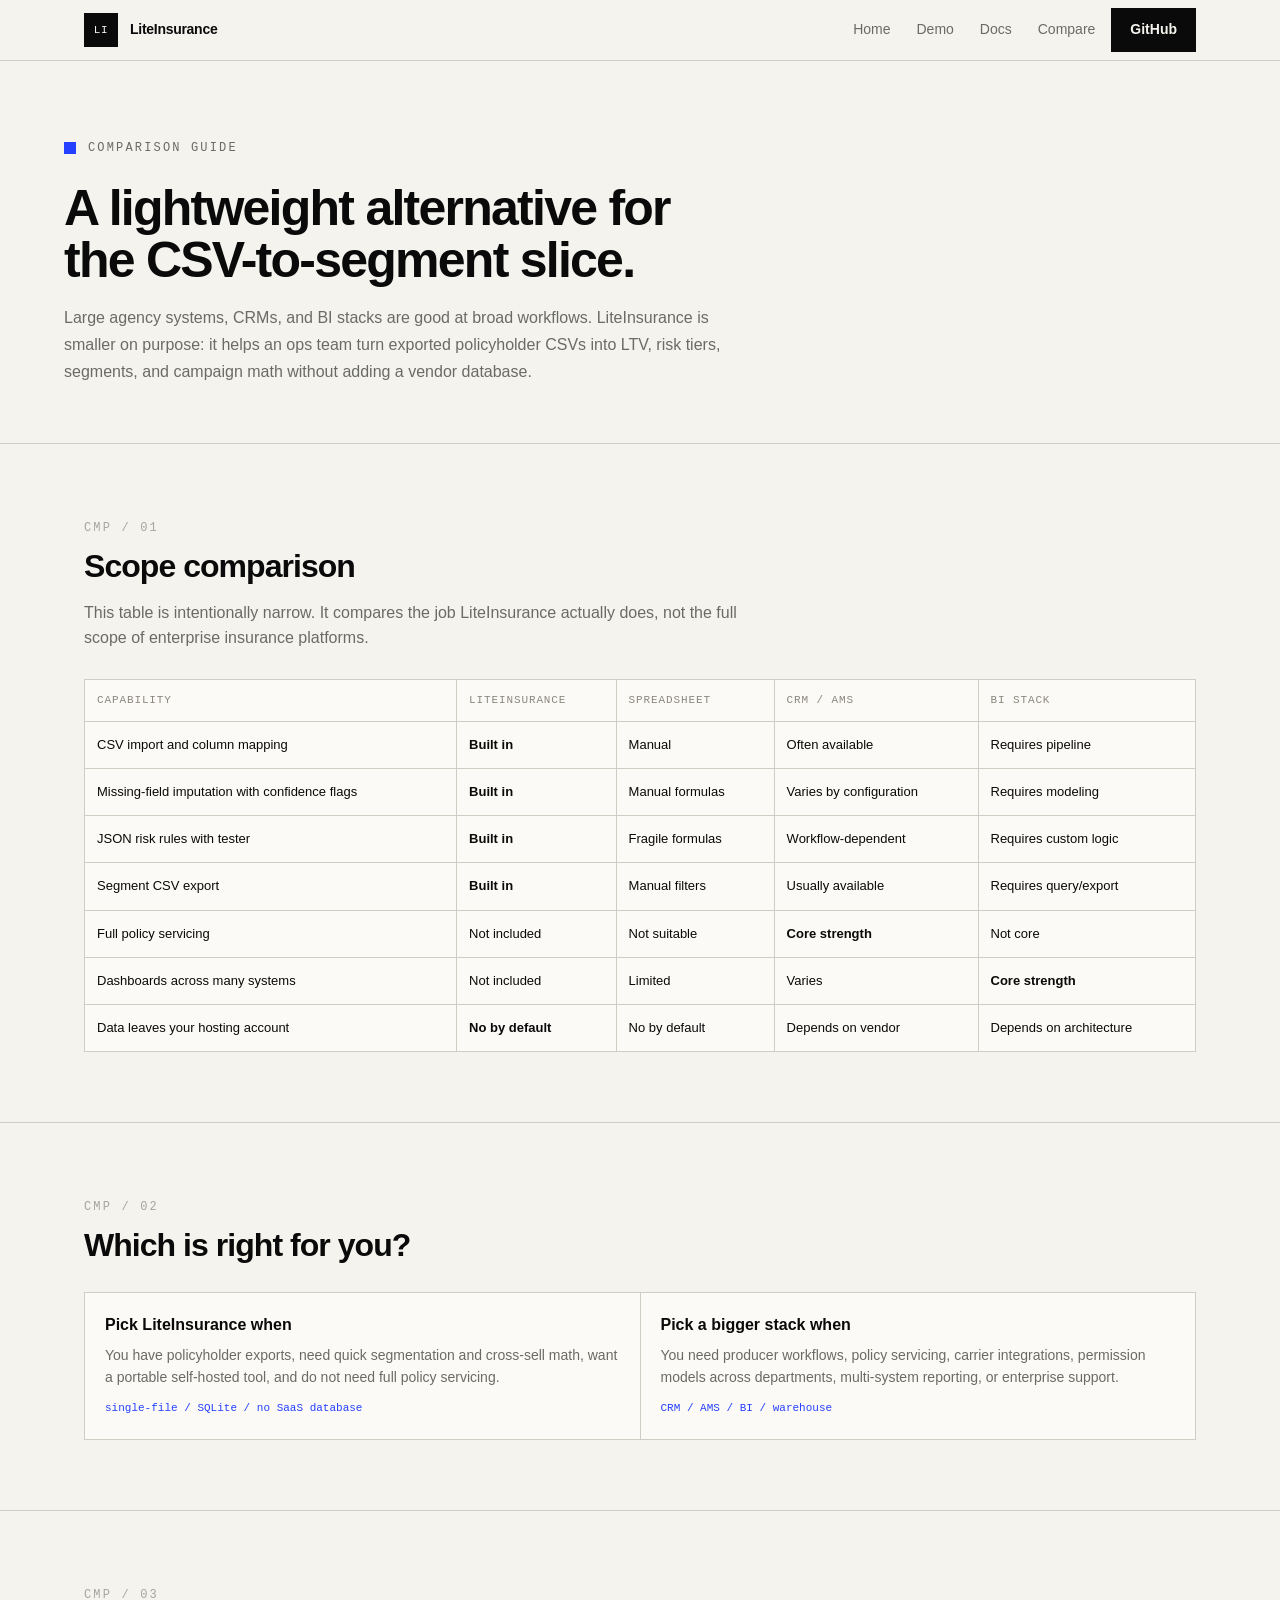
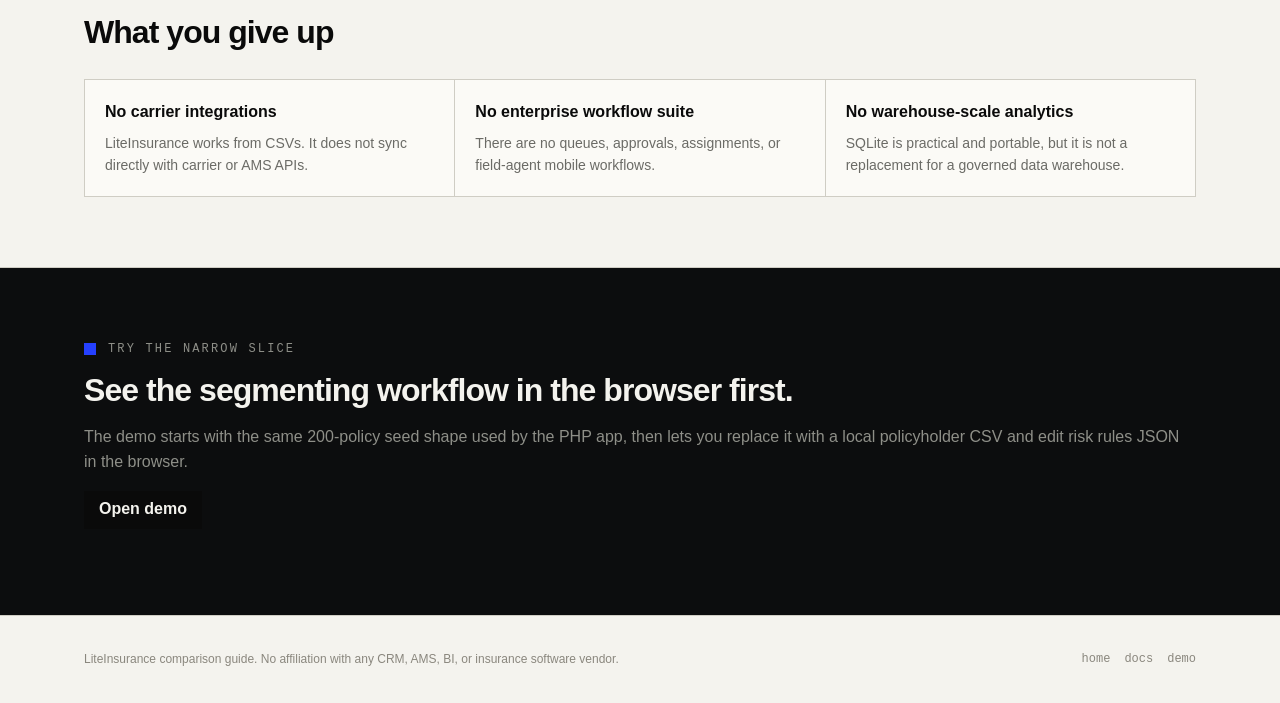
==== compare.html @ 03f0d3f0 "Refinements." ====
<!doctype html>
<html lang="en">
<head>
  <meta charset="utf-8">
  <meta name="viewport" content="width=device-width, initial-scale=1">
  <title>LiteInsurance Compare -- Lightweight Insurance Segmentation vs Bigger Stacks</title>
  <meta name="description" content="Compare LiteInsurance with spreadsheets, CRMs, agency systems, and BI stacks for the narrow job of insurance CSV segmentation and LTV scoring.">
  <meta name="robots" content="index, follow">
  <link rel="canonical" href="https://tanzir71.github.io/liteinsurance/compare.html">
  <link rel="icon" type="image/svg+xml" href="data:image/svg+xml,%3Csvg xmlns='http://www.w3.org/2000/svg' viewBox='0 0 100 100'%3E%3Crect width='100' height='100' fill='%230a0a0a'/%3E%3Ctext x='50' y='58' text-anchor='middle' font-size='32' font-family='monospace' fill='%23f4f3ee'%3ELI%3C/text%3E%3C/svg%3E">
  <style>
    :root{--bg:#f4f3ee;--bg-alt:#ebe9e1;--fg:#0a0a0a;--muted:#6b6b66;--muted-2:#8a877e;--faint:#a8a59c;--border:#cfcdc4;--border-soft:#e3e1d8;--panel:#fbfaf6;--acc:#2540ff;--dk-bg:#0c0d0e;--dk-ink:#f4f3ee;--dk-mute:#8e8f88;--dk-rule:#232527;--f-sans:Inter,"Helvetica Neue",Helvetica,Arial,system-ui,sans-serif;--f-mono:"JetBrains Mono","SF Mono",ui-monospace,Menlo,Consolas,monospace}*{box-sizing:border-box}body{margin:0;background:var(--bg);color:var(--fg);font-family:var(--f-sans);line-height:1.55}a{color:inherit;text-decoration:none}.container{max-width:1152px;margin:0 auto;padding:0 20px}header{position:sticky;top:0;z-index:30;border-bottom:1px solid var(--border);background:rgba(244,243,238,.94);backdrop-filter:blur(10px)}header .container{max-width:1152px}.header-inner{min-height:60px;display:flex;align-items:center;justify-content:space-between;gap:16px}.brand{display:inline-flex;align-items:center;gap:12px}.logo{display:grid;place-items:center;width:34px;height:34px;background:var(--fg);color:var(--bg);font:11px/1 var(--f-mono);letter-spacing:.05em}.brand-name{font-size:14px;font-weight:650;letter-spacing:-.02em}nav{display:flex;flex-wrap:wrap;align-items:center;gap:6px;justify-content:flex-end;font-size:14px}.nav-link{display:inline-flex;height:36px;align-items:center;padding:0 10px;color:var(--muted)}.nav-link:hover{background:var(--bg-alt);color:var(--fg)}.btn{display:inline-flex;align-items:center;justify-content:center;min-height:38px;padding:0 14px;border:1px solid var(--fg);background:var(--fg);color:var(--bg);font-weight:600}.header-inner .btn{min-height:44px;padding:0 18px;font-size:14px;font-family:var(--f-sans)}.btn-primary{background:var(--fg);color:var(--bg)}.btn:hover,.btn-primary:hover{background:var(--acc);border-color:var(--acc);color:#fff}.hero{border-bottom:1px solid var(--border)}.hero-inner{padding:76px 0 58px}.eyebrow{display:inline-flex;align-items:center;gap:12px;font:12px/1.4 var(--f-mono);letter-spacing:.18em;text-transform:uppercase;color:var(--muted)}.eyebrow:before{content:"";width:12px;height:12px;background:var(--acc)}h1{margin:20px 0 0;max-width:800px;font-size:50px;line-height:1.04;letter-spacing:-.035em;font-weight:650;text-wrap:balance}.lead{margin:18px 0 0;max-width:700px;color:var(--muted);line-height:1.7}.section{padding:70px 0;border-bottom:1px solid var(--border)}.idx{font:12px/1.4 var(--f-mono);letter-spacing:.18em;text-transform:uppercase;color:var(--faint)}h2{margin:10px 0 0;font-size:32px;line-height:1.12;letter-spacing:-.03em;font-weight:650}.sub{max-width:680px;color:var(--muted)}table{width:100%;border-collapse:collapse;margin-top:28px;background:var(--panel);font-size:13px}th,td{padding:13px 12px;border:1px solid var(--border);text-align:left;vertical-align:top}th{font:11px/1.4 var(--f-mono);letter-spacing:.08em;text-transform:uppercase;color:var(--muted-2)}td strong{font-weight:650}.grid{display:grid;grid-template-columns:1fr;gap:1px;background:var(--border);border:1px solid var(--border);margin-top:28px}@media(min-width:820px){.grid-2{grid-template-columns:repeat(2,1fr)}.grid-3{grid-template-columns:repeat(3,1fr)}}.cell{background:var(--panel);padding:20px}.cell h3{margin:0;font-size:16px}.cell p{margin:8px 0 0;color:var(--muted);font-size:14px}.cell .k{display:inline-block;margin-top:12px;color:var(--acc);font:11px/1.4 var(--f-mono)}.dark{background:var(--dk-bg);color:var(--dk-ink)}.dark .eyebrow{color:var(--dk-mute)}.dark p{color:var(--dk-mute)}footer{padding:34px 0;color:var(--muted-2);font-size:12px}.footer-inner{display:flex;flex-wrap:wrap;gap:12px;justify-content:space-between}.footer-links{display:flex;flex-wrap:wrap;gap:14px;font-family:var(--f-mono)}.footer-links a:hover{color:var(--acc)}@media(max-width:760px){nav{display:none}h1{font-size:38px}}
  </style>
</head>
<body>
  <header><div class="container header-inner"><a class="brand" href="./index.html"><span class="logo">LI</span><span class="brand-name">LiteInsurance</span></a><nav><a class="nav-link" href="./index.html">Home</a><a class="nav-link" href="./demo.html">Demo</a><a class="nav-link" href="./docs.html">Docs</a><a class="nav-link" href="./compare.html">Compare</a><a class="btn btn-primary" href="https://github.com/tanzir71/liteinsurance" target="_blank" rel="noopener">GitHub</a></nav></div></header>
  <main>
    <section class="hero"><div class="container hero-inner"><span class="eyebrow">Comparison guide</span><h1>A lightweight alternative for the CSV-to-segment slice.</h1><p class="lead">Large agency systems, CRMs, and BI stacks are good at broad workflows. LiteInsurance is smaller on purpose: it helps an ops team turn exported policyholder CSVs into LTV, risk tiers, segments, and campaign math without adding a vendor database.</p></div></section>
    <section class="section"><div class="container"><span class="idx">CMP / 01</span><h2>Scope comparison</h2><p class="sub">This table is intentionally narrow. It compares the job LiteInsurance actually does, not the full scope of enterprise insurance platforms.</p><table><thead><tr><th>Capability</th><th>LiteInsurance</th><th>Spreadsheet</th><th>CRM / AMS</th><th>BI stack</th></tr></thead><tbody><tr><td>CSV import and column mapping</td><td><strong>Built in</strong></td><td>Manual</td><td>Often available</td><td>Requires pipeline</td></tr><tr><td>Missing-field imputation with confidence flags</td><td><strong>Built in</strong></td><td>Manual formulas</td><td>Varies by configuration</td><td>Requires modeling</td></tr><tr><td>JSON risk rules with tester</td><td><strong>Built in</strong></td><td>Fragile formulas</td><td>Workflow-dependent</td><td>Requires custom logic</td></tr><tr><td>Segment CSV export</td><td><strong>Built in</strong></td><td>Manual filters</td><td>Usually available</td><td>Requires query/export</td></tr><tr><td>Full policy servicing</td><td>Not included</td><td>Not suitable</td><td><strong>Core strength</strong></td><td>Not core</td></tr><tr><td>Dashboards across many systems</td><td>Not included</td><td>Limited</td><td>Varies</td><td><strong>Core strength</strong></td></tr><tr><td>Data leaves your hosting account</td><td><strong>No by default</strong></td><td>No by default</td><td>Depends on vendor</td><td>Depends on architecture</td></tr></tbody></table></div></section>
    <section class="section"><div class="container"><span class="idx">CMP / 02</span><h2>Which is right for you?</h2><div class="grid grid-2"><div class="cell"><h3>Pick LiteInsurance when</h3><p>You have policyholder exports, need quick segmentation and cross-sell math, want a portable self-hosted tool, and do not need full policy servicing.</p><span class="k">single-file / SQLite / no SaaS database</span></div><div class="cell"><h3>Pick a bigger stack when</h3><p>You need producer workflows, policy servicing, carrier integrations, permission models across departments, multi-system reporting, or enterprise support.</p><span class="k">CRM / AMS / BI / warehouse</span></div></div></div></section>
    <section class="section"><div class="container"><span class="idx">CMP / 03</span><h2>What you give up</h2><div class="grid grid-3"><div class="cell"><h3>No carrier integrations</h3><p>LiteInsurance works from CSVs. It does not sync directly with carrier or AMS APIs.</p></div><div class="cell"><h3>No enterprise workflow suite</h3><p>There are no queues, approvals, assignments, or field-agent mobile workflows.</p></div><div class="cell"><h3>No warehouse-scale analytics</h3><p>SQLite is practical and portable, but it is not a replacement for a governed data warehouse.</p></div></div></div></section>
    <section class="section dark"><div class="container"><span class="eyebrow">Try the narrow slice</span><h2>See the segmenting workflow in the browser first.</h2><p>The demo starts with the same 200-policy seed shape used by the PHP app, then lets you replace it with a local policyholder CSV and edit risk rules JSON in the browser.</p><p><a class="btn" href="./demo.html">Open demo</a></p></div></section>
  </main>
  <footer><div class="container footer-inner"><span>LiteInsurance comparison guide. No affiliation with any CRM, AMS, BI, or insurance software vendor.</span><span class="footer-links"><a href="./index.html">home</a><a href="./docs.html">docs</a><a href="./demo.html">demo</a></span></div></footer>
</body>
</html>
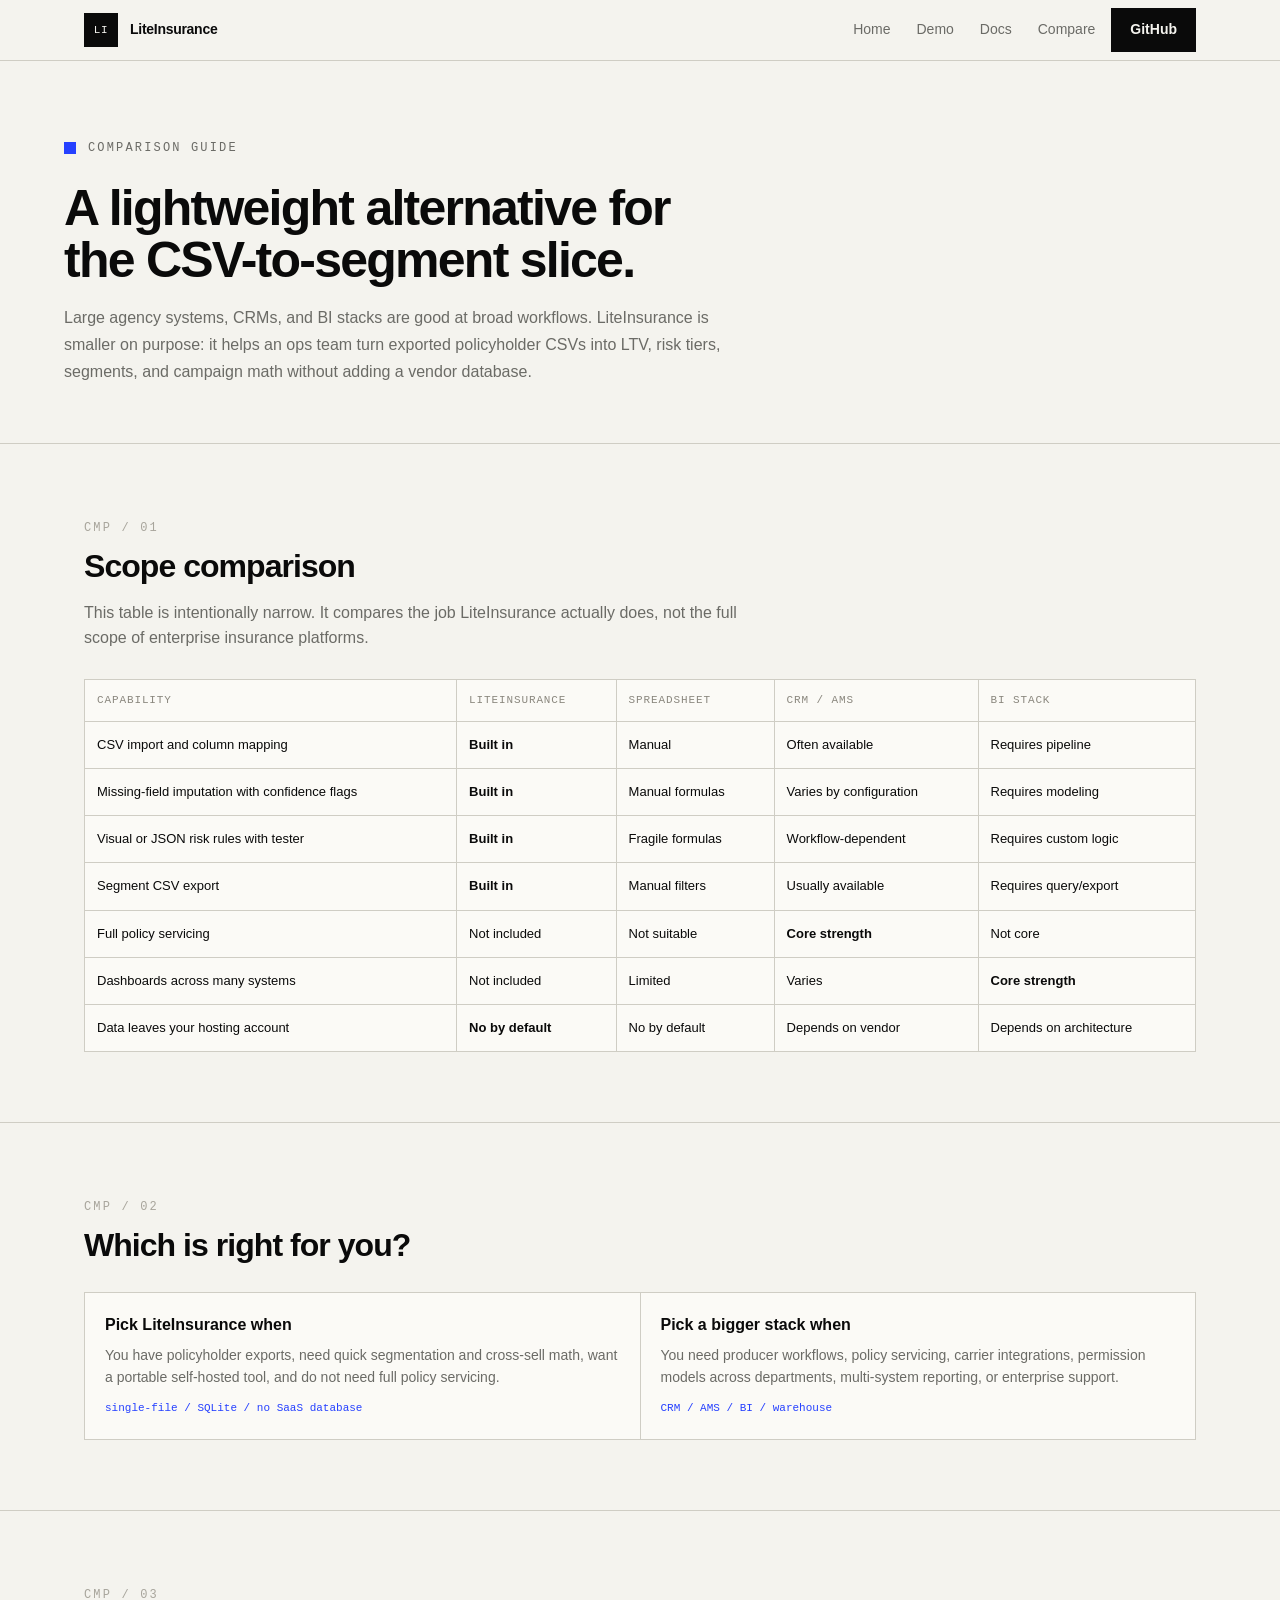
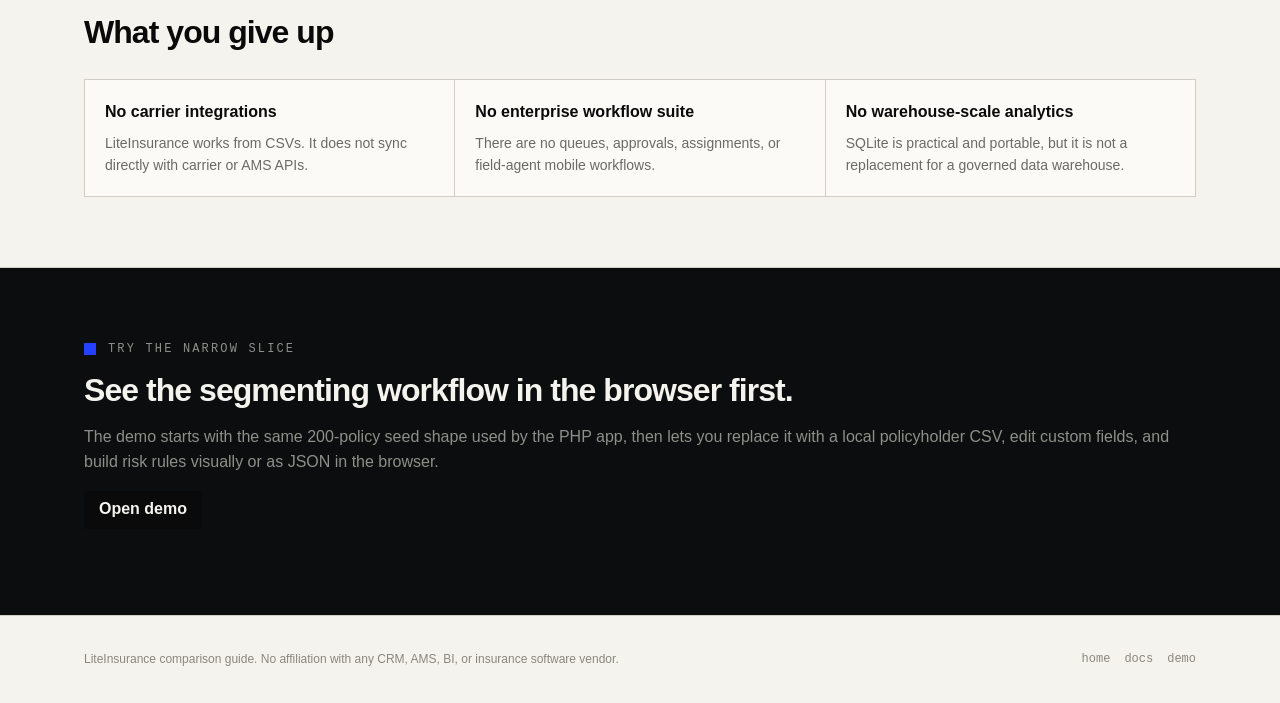
==== commit 2af5ebe2: "refinement." ====
--- a/compare.html
+++ b/compare.html
@@ -16,10 +16,10 @@
   <header><div class="container header-inner"><a class="brand" href="./index.html"><span class="logo">LI</span><span class="brand-name">LiteInsurance</span></a><nav><a class="nav-link" href="./index.html">Home</a><a class="nav-link" href="./demo.html">Demo</a><a class="nav-link" href="./docs.html">Docs</a><a class="nav-link" href="./compare.html">Compare</a><a class="btn btn-primary" href="https://github.com/tanzir71/liteinsurance" target="_blank" rel="noopener">GitHub</a></nav></div></header>
   <main>
     <section class="hero"><div class="container hero-inner"><span class="eyebrow">Comparison guide</span><h1>A lightweight alternative for the CSV-to-segment slice.</h1><p class="lead">Large agency systems, CRMs, and BI stacks are good at broad workflows. LiteInsurance is smaller on purpose: it helps an ops team turn exported policyholder CSVs into LTV, risk tiers, segments, and campaign math without adding a vendor database.</p></div></section>
-    <section class="section"><div class="container"><span class="idx">CMP / 01</span><h2>Scope comparison</h2><p class="sub">This table is intentionally narrow. It compares the job LiteInsurance actually does, not the full scope of enterprise insurance platforms.</p><table><thead><tr><th>Capability</th><th>LiteInsurance</th><th>Spreadsheet</th><th>CRM / AMS</th><th>BI stack</th></tr></thead><tbody><tr><td>CSV import and column mapping</td><td><strong>Built in</strong></td><td>Manual</td><td>Often available</td><td>Requires pipeline</td></tr><tr><td>Missing-field imputation with confidence flags</td><td><strong>Built in</strong></td><td>Manual formulas</td><td>Varies by configuration</td><td>Requires modeling</td></tr><tr><td>JSON risk rules with tester</td><td><strong>Built in</strong></td><td>Fragile formulas</td><td>Workflow-dependent</td><td>Requires custom logic</td></tr><tr><td>Segment CSV export</td><td><strong>Built in</strong></td><td>Manual filters</td><td>Usually available</td><td>Requires query/export</td></tr><tr><td>Full policy servicing</td><td>Not included</td><td>Not suitable</td><td><strong>Core strength</strong></td><td>Not core</td></tr><tr><td>Dashboards across many systems</td><td>Not included</td><td>Limited</td><td>Varies</td><td><strong>Core strength</strong></td></tr><tr><td>Data leaves your hosting account</td><td><strong>No by default</strong></td><td>No by default</td><td>Depends on vendor</td><td>Depends on architecture</td></tr></tbody></table></div></section>
+    <section class="section"><div class="container"><span class="idx">CMP / 01</span><h2>Scope comparison</h2><p class="sub">This table is intentionally narrow. It compares the job LiteInsurance actually does, not the full scope of enterprise insurance platforms.</p><table><thead><tr><th>Capability</th><th>LiteInsurance</th><th>Spreadsheet</th><th>CRM / AMS</th><th>BI stack</th></tr></thead><tbody><tr><td>CSV import and column mapping</td><td><strong>Built in</strong></td><td>Manual</td><td>Often available</td><td>Requires pipeline</td></tr><tr><td>Missing-field imputation with confidence flags</td><td><strong>Built in</strong></td><td>Manual formulas</td><td>Varies by configuration</td><td>Requires modeling</td></tr><tr><td>Visual or JSON risk rules with tester</td><td><strong>Built in</strong></td><td>Fragile formulas</td><td>Workflow-dependent</td><td>Requires custom logic</td></tr><tr><td>Segment CSV export</td><td><strong>Built in</strong></td><td>Manual filters</td><td>Usually available</td><td>Requires query/export</td></tr><tr><td>Full policy servicing</td><td>Not included</td><td>Not suitable</td><td><strong>Core strength</strong></td><td>Not core</td></tr><tr><td>Dashboards across many systems</td><td>Not included</td><td>Limited</td><td>Varies</td><td><strong>Core strength</strong></td></tr><tr><td>Data leaves your hosting account</td><td><strong>No by default</strong></td><td>No by default</td><td>Depends on vendor</td><td>Depends on architecture</td></tr></tbody></table></div></section>
     <section class="section"><div class="container"><span class="idx">CMP / 02</span><h2>Which is right for you?</h2><div class="grid grid-2"><div class="cell"><h3>Pick LiteInsurance when</h3><p>You have policyholder exports, need quick segmentation and cross-sell math, want a portable self-hosted tool, and do not need full policy servicing.</p><span class="k">single-file / SQLite / no SaaS database</span></div><div class="cell"><h3>Pick a bigger stack when</h3><p>You need producer workflows, policy servicing, carrier integrations, permission models across departments, multi-system reporting, or enterprise support.</p><span class="k">CRM / AMS / BI / warehouse</span></div></div></div></section>
     <section class="section"><div class="container"><span class="idx">CMP / 03</span><h2>What you give up</h2><div class="grid grid-3"><div class="cell"><h3>No carrier integrations</h3><p>LiteInsurance works from CSVs. It does not sync directly with carrier or AMS APIs.</p></div><div class="cell"><h3>No enterprise workflow suite</h3><p>There are no queues, approvals, assignments, or field-agent mobile workflows.</p></div><div class="cell"><h3>No warehouse-scale analytics</h3><p>SQLite is practical and portable, but it is not a replacement for a governed data warehouse.</p></div></div></div></section>
-    <section class="section dark"><div class="container"><span class="eyebrow">Try the narrow slice</span><h2>See the segmenting workflow in the browser first.</h2><p>The demo starts with the same 200-policy seed shape used by the PHP app, then lets you replace it with a local policyholder CSV and edit risk rules JSON in the browser.</p><p><a class="btn" href="./demo.html">Open demo</a></p></div></section>
+    <section class="section dark"><div class="container"><span class="eyebrow">Try the narrow slice</span><h2>See the segmenting workflow in the browser first.</h2><p>The demo starts with the same 200-policy seed shape used by the PHP app, then lets you replace it with a local policyholder CSV, edit custom fields, and build risk rules visually or as JSON in the browser.</p><p><a class="btn" href="./demo.html">Open demo</a></p></div></section>
   </main>
   <footer><div class="container footer-inner"><span>LiteInsurance comparison guide. No affiliation with any CRM, AMS, BI, or insurance software vendor.</span><span class="footer-links"><a href="./index.html">home</a><a href="./docs.html">docs</a><a href="./demo.html">demo</a></span></div></footer>
 </body>
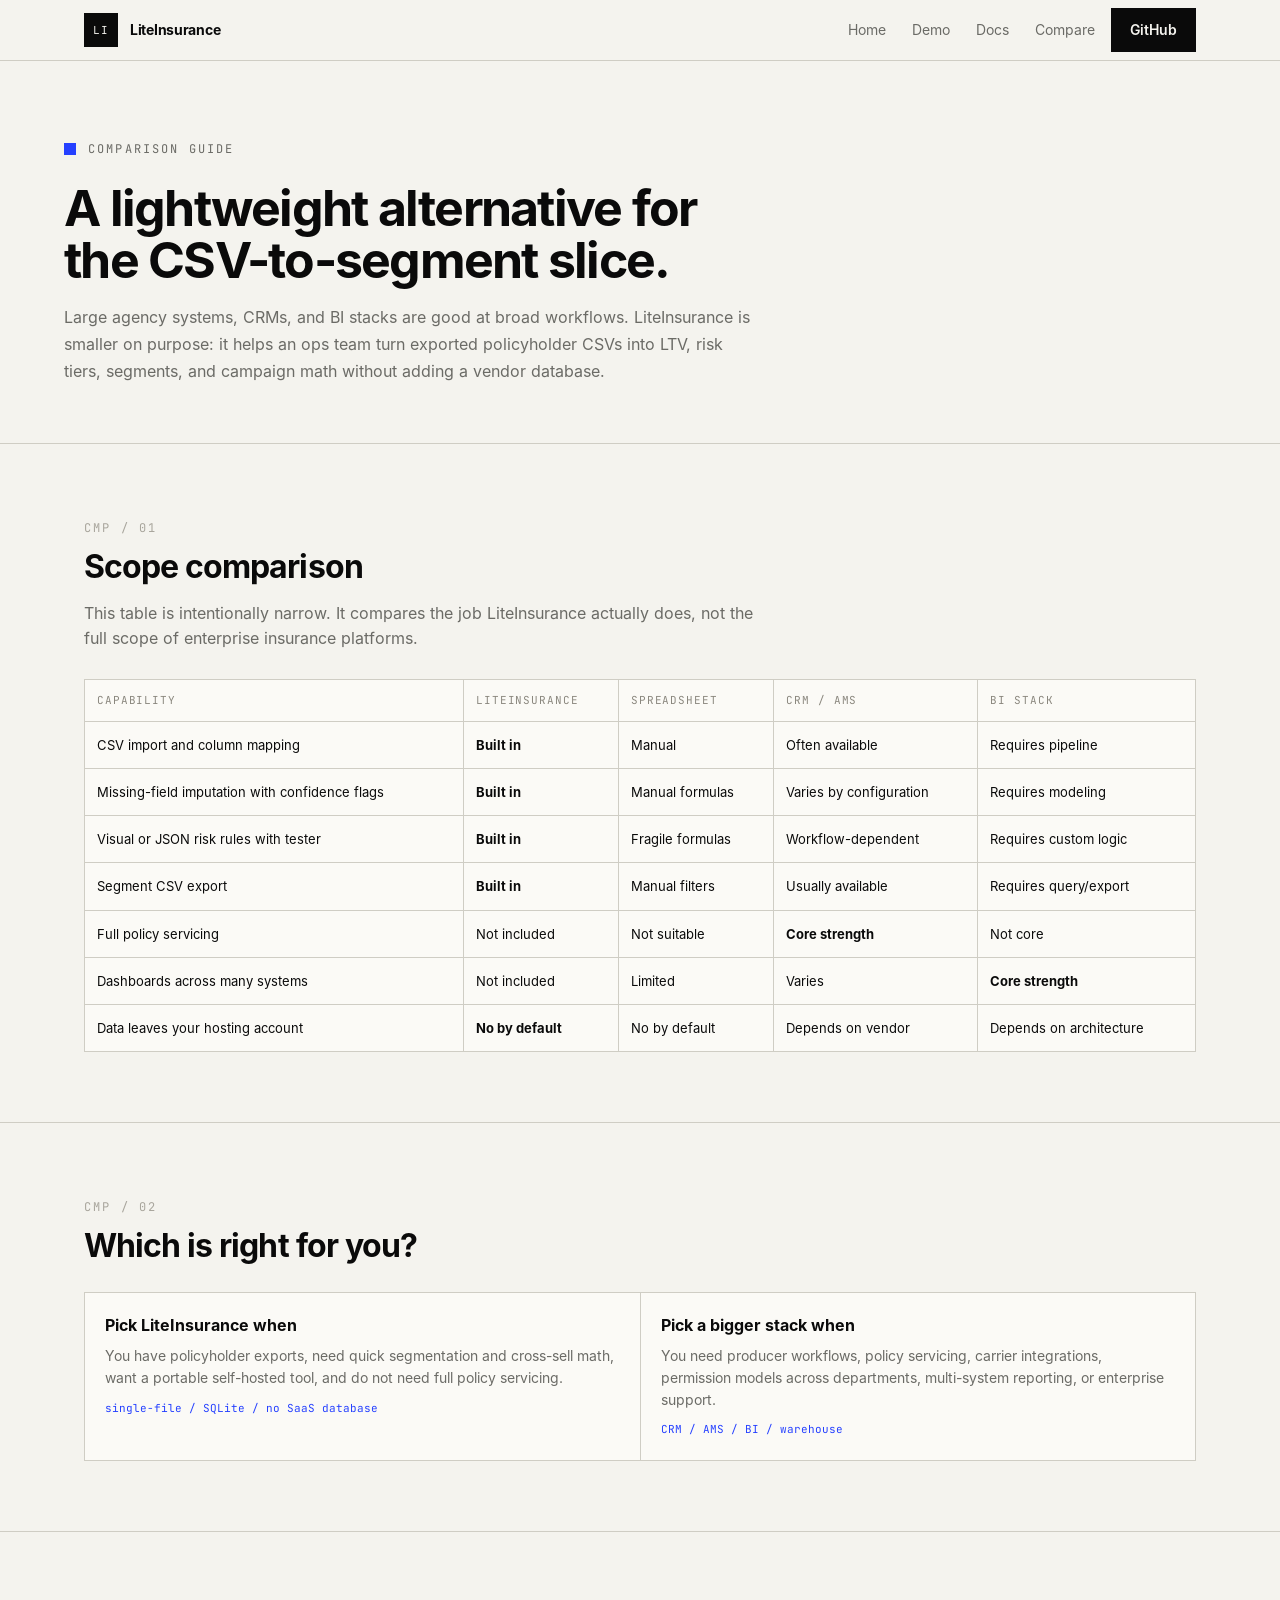
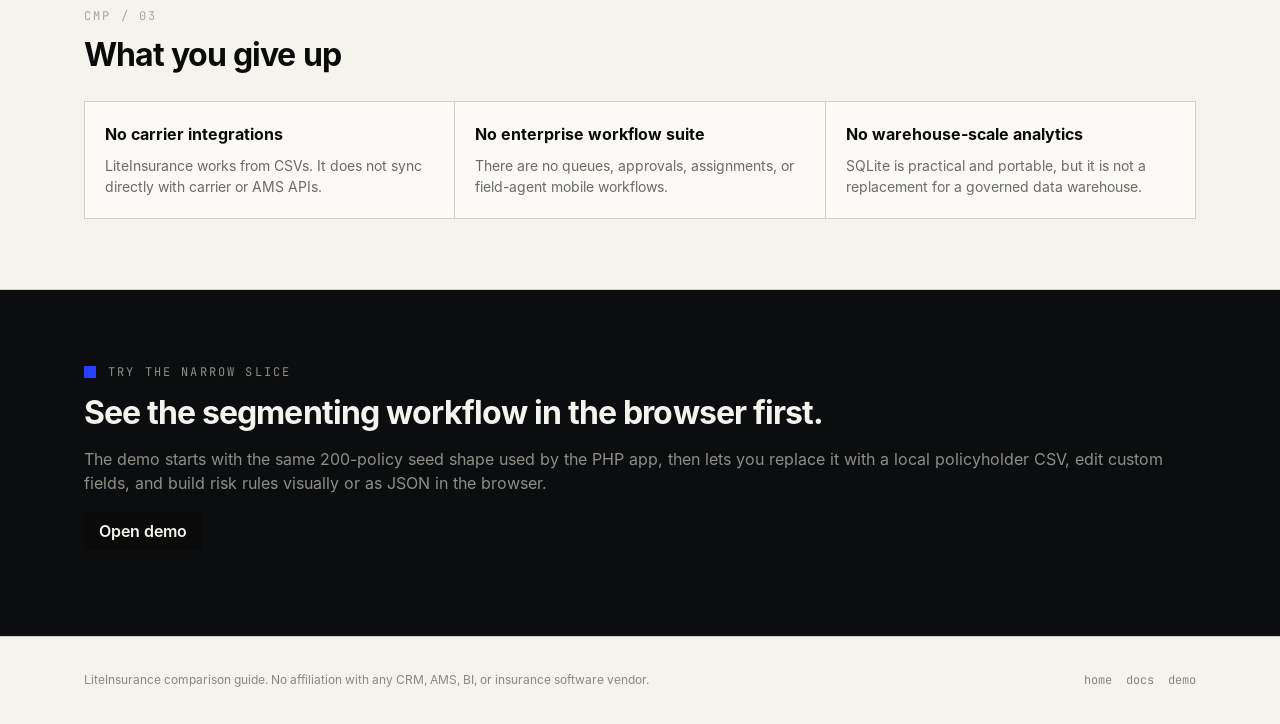
==== commit 30b160af: "v1.2: two-step sign-in, user management, retention/erasure, demo parity, self-hosted fonts, MIT lice" ====
--- a/compare.html
+++ b/compare.html
@@ -7,10 +7,11 @@
   <meta name="description" content="Compare LiteInsurance with spreadsheets, CRMs, agency systems, and BI stacks for the narrow job of insurance CSV segmentation and LTV scoring.">
   <meta name="robots" content="index, follow">
   <link rel="canonical" href="https://tanzir71.github.io/liteinsurance/compare.html">
+  <link rel="stylesheet" href="./fonts/fonts.css">
   <link rel="icon" type="image/svg+xml" href="data:image/svg+xml,%3Csvg xmlns='http://www.w3.org/2000/svg' viewBox='0 0 100 100'%3E%3Crect width='100' height='100' fill='%230a0a0a'/%3E%3Ctext x='50' y='58' text-anchor='middle' font-size='32' font-family='monospace' fill='%23f4f3ee'%3ELI%3C/text%3E%3C/svg%3E">
   <style>
     :root{--bg:#f4f3ee;--bg-alt:#ebe9e1;--fg:#0a0a0a;--muted:#6b6b66;--muted-2:#8a877e;--faint:#a8a59c;--border:#cfcdc4;--border-soft:#e3e1d8;--panel:#fbfaf6;--acc:#2540ff;--dk-bg:#0c0d0e;--dk-ink:#f4f3ee;--dk-mute:#8e8f88;--dk-rule:#232527;--f-sans:Inter,"Helvetica Neue",Helvetica,Arial,system-ui,sans-serif;--f-mono:"JetBrains Mono","SF Mono",ui-monospace,Menlo,Consolas,monospace}*{box-sizing:border-box}body{margin:0;background:var(--bg);color:var(--fg);font-family:var(--f-sans);line-height:1.55}a{color:inherit;text-decoration:none}.container{max-width:1152px;margin:0 auto;padding:0 20px}header{position:sticky;top:0;z-index:30;border-bottom:1px solid var(--border);background:rgba(244,243,238,.94);backdrop-filter:blur(10px)}header .container{max-width:1152px}.header-inner{min-height:60px;display:flex;align-items:center;justify-content:space-between;gap:16px}.brand{display:inline-flex;align-items:center;gap:12px}.logo{display:grid;place-items:center;width:34px;height:34px;background:var(--fg);color:var(--bg);font:11px/1 var(--f-mono);letter-spacing:.05em}.brand-name{font-size:14px;font-weight:650;letter-spacing:-.02em}nav{display:flex;flex-wrap:wrap;align-items:center;gap:6px;justify-content:flex-end;font-size:14px}.nav-link{display:inline-flex;height:36px;align-items:center;padding:0 10px;color:var(--muted)}.nav-link:hover{background:var(--bg-alt);color:var(--fg)}.btn{display:inline-flex;align-items:center;justify-content:center;min-height:38px;padding:0 14px;border:1px solid var(--fg);background:var(--fg);color:var(--bg);font-weight:600}.header-inner .btn{min-height:44px;padding:0 18px;font-size:14px;font-family:var(--f-sans)}.btn-primary{background:var(--fg);color:var(--bg)}.btn:hover,.btn-primary:hover{background:var(--acc);border-color:var(--acc);color:#fff}.hero{border-bottom:1px solid var(--border)}.hero-inner{padding:76px 0 58px}.eyebrow{display:inline-flex;align-items:center;gap:12px;font:12px/1.4 var(--f-mono);letter-spacing:.18em;text-transform:uppercase;color:var(--muted)}.eyebrow:before{content:"";width:12px;height:12px;background:var(--acc)}h1{margin:20px 0 0;max-width:800px;font-size:50px;line-height:1.04;letter-spacing:-.035em;font-weight:650;text-wrap:balance}.lead{margin:18px 0 0;max-width:700px;color:var(--muted);line-height:1.7}.section{padding:70px 0;border-bottom:1px solid var(--border)}.idx{font:12px/1.4 var(--f-mono);letter-spacing:.18em;text-transform:uppercase;color:var(--faint)}h2{margin:10px 0 0;font-size:32px;line-height:1.12;letter-spacing:-.03em;font-weight:650}.sub{max-width:680px;color:var(--muted)}table{width:100%;border-collapse:collapse;margin-top:28px;background:var(--panel);font-size:13px}th,td{padding:13px 12px;border:1px solid var(--border);text-align:left;vertical-align:top}th{font:11px/1.4 var(--f-mono);letter-spacing:.08em;text-transform:uppercase;color:var(--muted-2)}td strong{font-weight:650}.grid{display:grid;grid-template-columns:1fr;gap:1px;background:var(--border);border:1px solid var(--border);margin-top:28px}@media(min-width:820px){.grid-2{grid-template-columns:repeat(2,1fr)}.grid-3{grid-template-columns:repeat(3,1fr)}}.cell{background:var(--panel);padding:20px}.cell h3{margin:0;font-size:16px}.cell p{margin:8px 0 0;color:var(--muted);font-size:14px}.cell .k{display:inline-block;margin-top:12px;color:var(--acc);font:11px/1.4 var(--f-mono)}.dark{background:var(--dk-bg);color:var(--dk-ink)}.dark .eyebrow{color:var(--dk-mute)}.dark p{color:var(--dk-mute)}footer{padding:34px 0;color:var(--muted-2);font-size:12px}.footer-inner{display:flex;flex-wrap:wrap;gap:12px;justify-content:space-between}.footer-links{display:flex;flex-wrap:wrap;gap:14px;font-family:var(--f-mono)}.footer-links a:hover{color:var(--acc)}@media(max-width:760px){nav{display:none}h1{font-size:38px}}
-  </style>
+  @media(max-width:760px){table{display:block;overflow-x:auto;white-space:normal}}</style>
 </head>
 <body>
   <header><div class="container header-inner"><a class="brand" href="./index.html"><span class="logo">LI</span><span class="brand-name">LiteInsurance</span></a><nav><a class="nav-link" href="./index.html">Home</a><a class="nav-link" href="./demo.html">Demo</a><a class="nav-link" href="./docs.html">Docs</a><a class="nav-link" href="./compare.html">Compare</a><a class="btn btn-primary" href="https://github.com/tanzir71/liteinsurance" target="_blank" rel="noopener">GitHub</a></nav></div></header>
--- a/fonts/fonts.css
+++ b/fonts/fonts.css
@@ -0,0 +1,9 @@
+/* LiteInsurance self-hosted fonts — no third-party requests.
+   Inter (c) The Inter Project Authors, JetBrains Mono (c) The JetBrains Mono Project Authors.
+   Both SIL Open Font License 1.1: see OFL.txt and JetBrainsMono-OFL.txt. Subset to Latin + common symbols. */
+@font-face{font-family:"Inter";font-style:normal;font-weight:400;font-display:swap;src:local("Inter Regular"),local("Inter-Regular"),url("inter-400.woff") format("woff")}
+@font-face{font-family:"Inter";font-style:normal;font-weight:500;font-display:swap;src:local("Inter Medium"),local("Inter-Medium"),url("inter-500.woff") format("woff")}
+@font-face{font-family:"Inter";font-style:normal;font-weight:600;font-display:swap;src:local("Inter SemiBold"),local("Inter-SemiBold"),url("inter-600.woff") format("woff")}
+@font-face{font-family:"Inter";font-style:normal;font-weight:700;font-display:swap;src:local("Inter Bold"),local("Inter-Bold"),url("inter-700.woff") format("woff")}
+@font-face{font-family:"JetBrains Mono";font-style:normal;font-weight:400;font-display:swap;src:local("JetBrains Mono Regular"),local("JetBrainsMono-Regular"),url("jetbrains-mono-400.woff") format("woff")}
+@font-face{font-family:"JetBrains Mono";font-style:normal;font-weight:600 700;font-display:swap;src:local("JetBrains Mono Bold"),local("JetBrainsMono-Bold"),url("jetbrains-mono-700.woff") format("woff")}
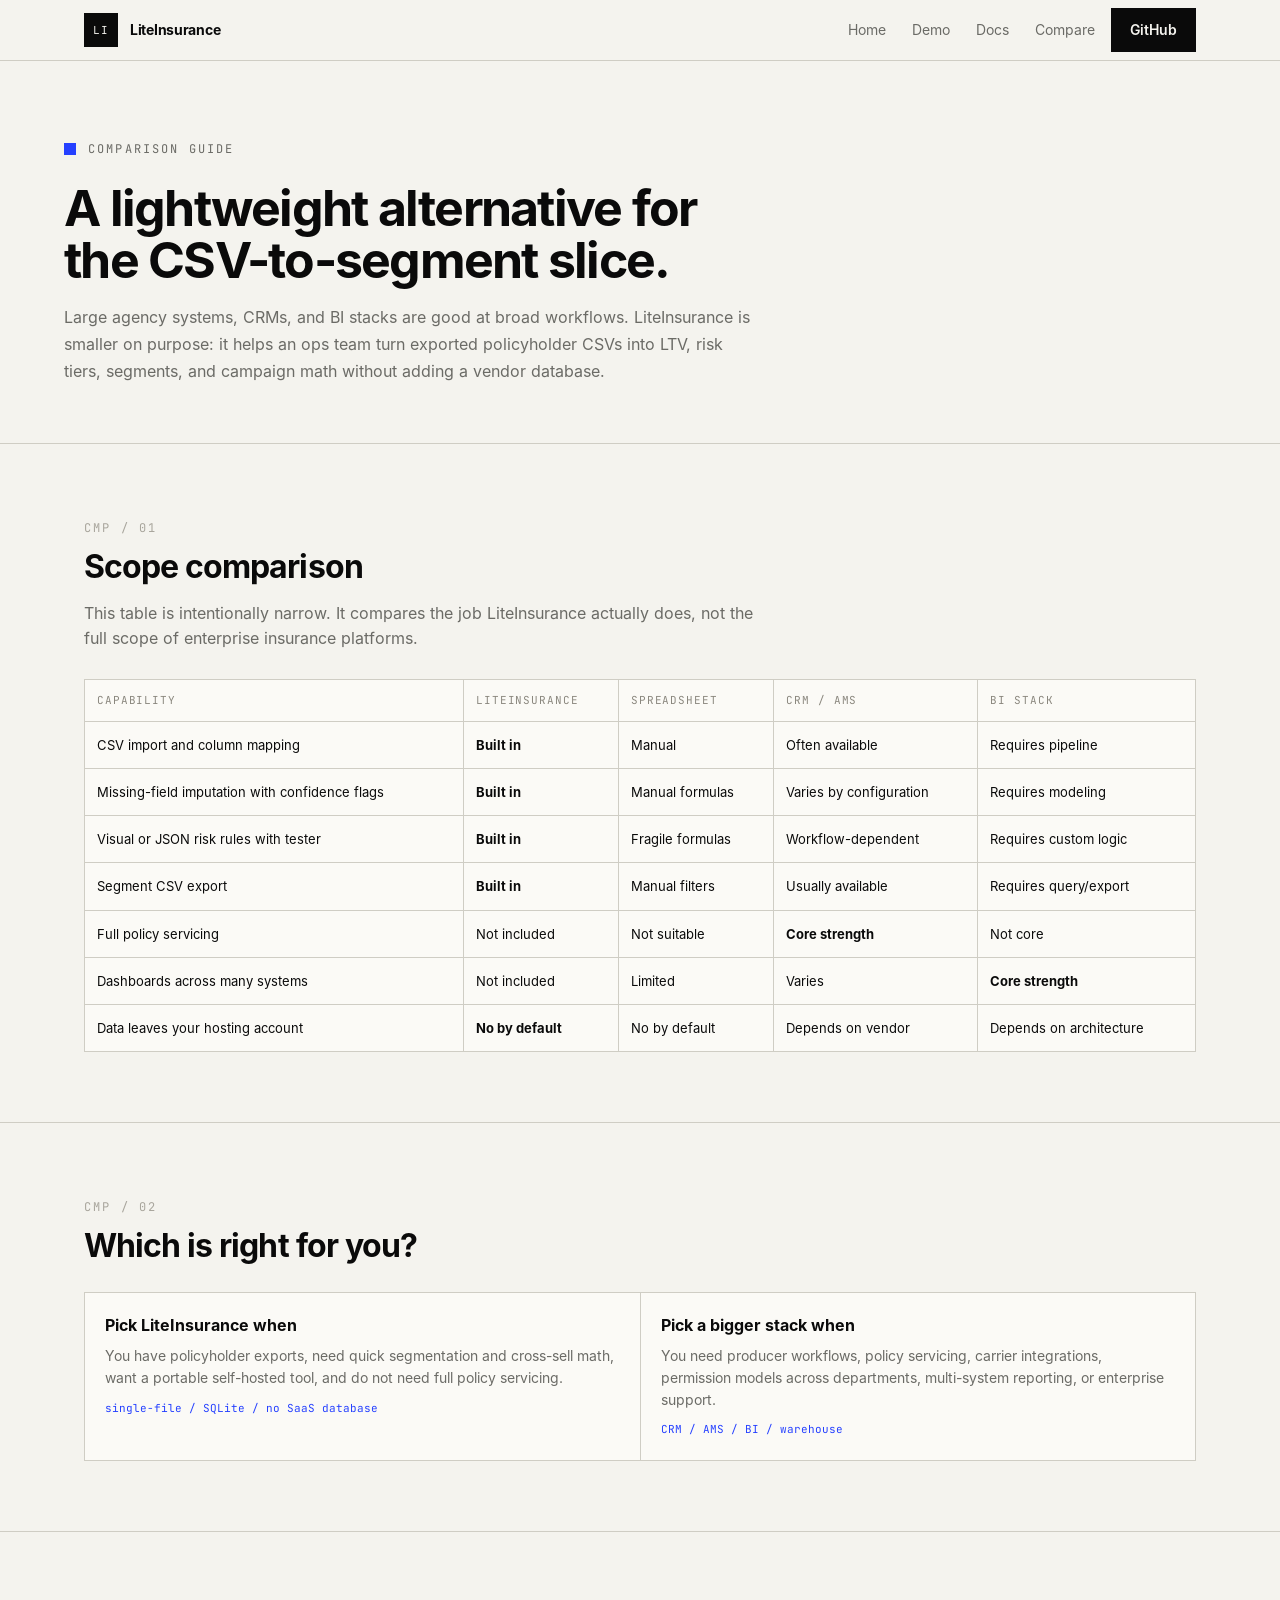
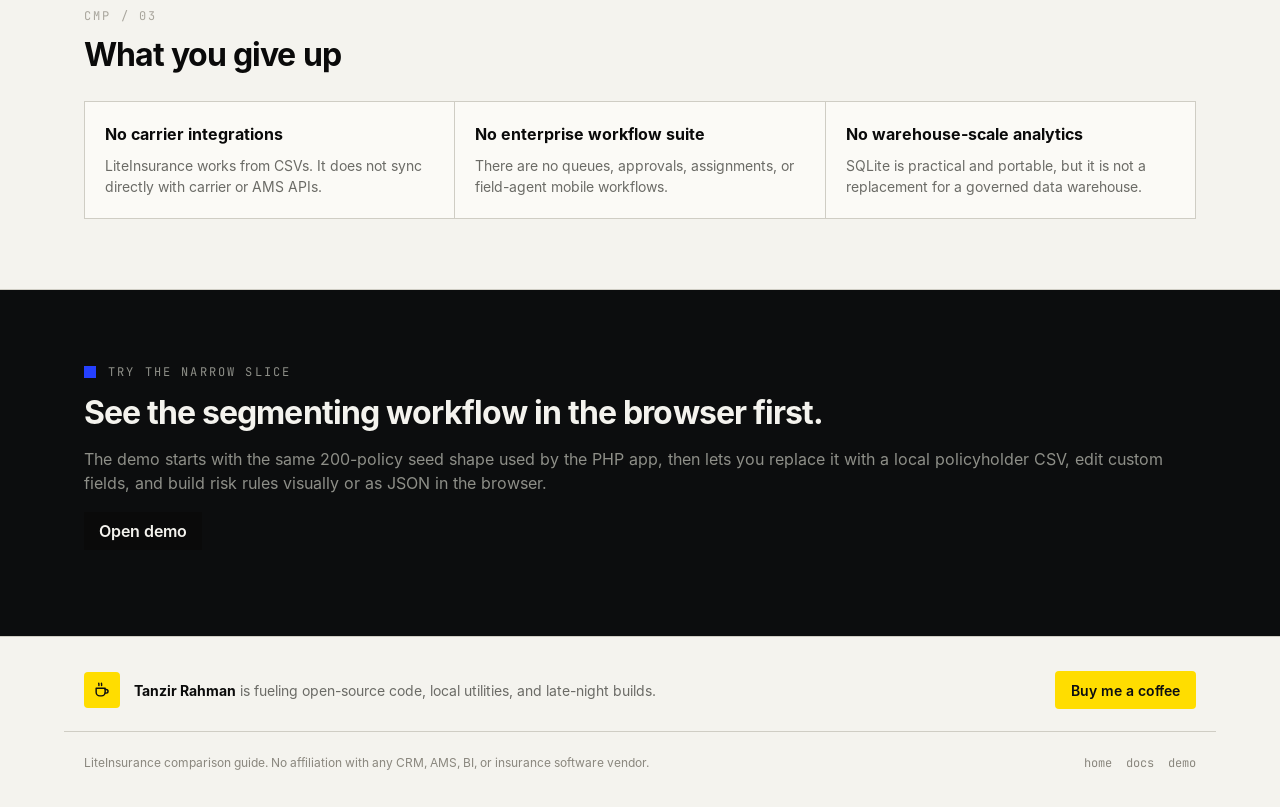
==== commit c8f71841: "site + app: add a "Buy me a coffee" support link near every footer Links to https://buymeacoffee.com" ====
--- a/compare.html
+++ b/compare.html
@@ -10,7 +10,7 @@
   <link rel="stylesheet" href="./fonts/fonts.css">
   <link rel="icon" type="image/svg+xml" href="data:image/svg+xml,%3Csvg xmlns='http://www.w3.org/2000/svg' viewBox='0 0 100 100'%3E%3Crect width='100' height='100' fill='%230a0a0a'/%3E%3Ctext x='50' y='58' text-anchor='middle' font-size='32' font-family='monospace' fill='%23f4f3ee'%3ELI%3C/text%3E%3C/svg%3E">
   <style>
-    :root{--bg:#f4f3ee;--bg-alt:#ebe9e1;--fg:#0a0a0a;--muted:#6b6b66;--muted-2:#8a877e;--faint:#a8a59c;--border:#cfcdc4;--border-soft:#e3e1d8;--panel:#fbfaf6;--acc:#2540ff;--dk-bg:#0c0d0e;--dk-ink:#f4f3ee;--dk-mute:#8e8f88;--dk-rule:#232527;--f-sans:Inter,"Helvetica Neue",Helvetica,Arial,system-ui,sans-serif;--f-mono:"JetBrains Mono","SF Mono",ui-monospace,Menlo,Consolas,monospace}*{box-sizing:border-box}body{margin:0;background:var(--bg);color:var(--fg);font-family:var(--f-sans);line-height:1.55}a{color:inherit;text-decoration:none}.container{max-width:1152px;margin:0 auto;padding:0 20px}header{position:sticky;top:0;z-index:30;border-bottom:1px solid var(--border);background:rgba(244,243,238,.94);backdrop-filter:blur(10px)}header .container{max-width:1152px}.header-inner{min-height:60px;display:flex;align-items:center;justify-content:space-between;gap:16px}.brand{display:inline-flex;align-items:center;gap:12px}.logo{display:grid;place-items:center;width:34px;height:34px;background:var(--fg);color:var(--bg);font:11px/1 var(--f-mono);letter-spacing:.05em}.brand-name{font-size:14px;font-weight:650;letter-spacing:-.02em}nav{display:flex;flex-wrap:wrap;align-items:center;gap:6px;justify-content:flex-end;font-size:14px}.nav-link{display:inline-flex;height:36px;align-items:center;padding:0 10px;color:var(--muted)}.nav-link:hover{background:var(--bg-alt);color:var(--fg)}.btn{display:inline-flex;align-items:center;justify-content:center;min-height:38px;padding:0 14px;border:1px solid var(--fg);background:var(--fg);color:var(--bg);font-weight:600}.header-inner .btn{min-height:44px;padding:0 18px;font-size:14px;font-family:var(--f-sans)}.btn-primary{background:var(--fg);color:var(--bg)}.btn:hover,.btn-primary:hover{background:var(--acc);border-color:var(--acc);color:#fff}.hero{border-bottom:1px solid var(--border)}.hero-inner{padding:76px 0 58px}.eyebrow{display:inline-flex;align-items:center;gap:12px;font:12px/1.4 var(--f-mono);letter-spacing:.18em;text-transform:uppercase;color:var(--muted)}.eyebrow:before{content:"";width:12px;height:12px;background:var(--acc)}h1{margin:20px 0 0;max-width:800px;font-size:50px;line-height:1.04;letter-spacing:-.035em;font-weight:650;text-wrap:balance}.lead{margin:18px 0 0;max-width:700px;color:var(--muted);line-height:1.7}.section{padding:70px 0;border-bottom:1px solid var(--border)}.idx{font:12px/1.4 var(--f-mono);letter-spacing:.18em;text-transform:uppercase;color:var(--faint)}h2{margin:10px 0 0;font-size:32px;line-height:1.12;letter-spacing:-.03em;font-weight:650}.sub{max-width:680px;color:var(--muted)}table{width:100%;border-collapse:collapse;margin-top:28px;background:var(--panel);font-size:13px}th,td{padding:13px 12px;border:1px solid var(--border);text-align:left;vertical-align:top}th{font:11px/1.4 var(--f-mono);letter-spacing:.08em;text-transform:uppercase;color:var(--muted-2)}td strong{font-weight:650}.grid{display:grid;grid-template-columns:1fr;gap:1px;background:var(--border);border:1px solid var(--border);margin-top:28px}@media(min-width:820px){.grid-2{grid-template-columns:repeat(2,1fr)}.grid-3{grid-template-columns:repeat(3,1fr)}}.cell{background:var(--panel);padding:20px}.cell h3{margin:0;font-size:16px}.cell p{margin:8px 0 0;color:var(--muted);font-size:14px}.cell .k{display:inline-block;margin-top:12px;color:var(--acc);font:11px/1.4 var(--f-mono)}.dark{background:var(--dk-bg);color:var(--dk-ink)}.dark .eyebrow{color:var(--dk-mute)}.dark p{color:var(--dk-mute)}footer{padding:34px 0;color:var(--muted-2);font-size:12px}.footer-inner{display:flex;flex-wrap:wrap;gap:12px;justify-content:space-between}.footer-links{display:flex;flex-wrap:wrap;gap:14px;font-family:var(--f-mono)}.footer-links a:hover{color:var(--acc)}@media(max-width:760px){nav{display:none}h1{font-size:38px}}
+    :root{--bg:#f4f3ee;--bg-alt:#ebe9e1;--fg:#0a0a0a;--muted:#6b6b66;--muted-2:#8a877e;--faint:#a8a59c;--border:#cfcdc4;--border-soft:#e3e1d8;--panel:#fbfaf6;--acc:#2540ff;--dk-bg:#0c0d0e;--dk-ink:#f4f3ee;--dk-mute:#8e8f88;--dk-rule:#232527;--f-sans:Inter,"Helvetica Neue",Helvetica,Arial,system-ui,sans-serif;--f-mono:"JetBrains Mono","SF Mono",ui-monospace,Menlo,Consolas,monospace}*{box-sizing:border-box}body{margin:0;background:var(--bg);color:var(--fg);font-family:var(--f-sans);line-height:1.55}a{color:inherit;text-decoration:none}.container{max-width:1152px;margin:0 auto;padding:0 20px}header{position:sticky;top:0;z-index:30;border-bottom:1px solid var(--border);background:rgba(244,243,238,.94);backdrop-filter:blur(10px)}header .container{max-width:1152px}.header-inner{min-height:60px;display:flex;align-items:center;justify-content:space-between;gap:16px}.brand{display:inline-flex;align-items:center;gap:12px}.logo{display:grid;place-items:center;width:34px;height:34px;background:var(--fg);color:var(--bg);font:11px/1 var(--f-mono);letter-spacing:.05em}.brand-name{font-size:14px;font-weight:650;letter-spacing:-.02em}nav{display:flex;flex-wrap:wrap;align-items:center;gap:6px;justify-content:flex-end;font-size:14px}.nav-link{display:inline-flex;height:36px;align-items:center;padding:0 10px;color:var(--muted)}.nav-link:hover{background:var(--bg-alt);color:var(--fg)}.btn{display:inline-flex;align-items:center;justify-content:center;min-height:38px;padding:0 14px;border:1px solid var(--fg);background:var(--fg);color:var(--bg);font-weight:600}.header-inner .btn{min-height:44px;padding:0 18px;font-size:14px;font-family:var(--f-sans)}.btn-primary{background:var(--fg);color:var(--bg)}.btn:hover,.btn-primary:hover{background:var(--acc);border-color:var(--acc);color:#fff}.hero{border-bottom:1px solid var(--border)}.hero-inner{padding:76px 0 58px}.eyebrow{display:inline-flex;align-items:center;gap:12px;font:12px/1.4 var(--f-mono);letter-spacing:.18em;text-transform:uppercase;color:var(--muted)}.eyebrow:before{content:"";width:12px;height:12px;background:var(--acc)}h1{margin:20px 0 0;max-width:800px;font-size:50px;line-height:1.04;letter-spacing:-.035em;font-weight:650;text-wrap:balance}.lead{margin:18px 0 0;max-width:700px;color:var(--muted);line-height:1.7}.section{padding:70px 0;border-bottom:1px solid var(--border)}.idx{font:12px/1.4 var(--f-mono);letter-spacing:.18em;text-transform:uppercase;color:var(--faint)}h2{margin:10px 0 0;font-size:32px;line-height:1.12;letter-spacing:-.03em;font-weight:650}.sub{max-width:680px;color:var(--muted)}table{width:100%;border-collapse:collapse;margin-top:28px;background:var(--panel);font-size:13px}th,td{padding:13px 12px;border:1px solid var(--border);text-align:left;vertical-align:top}th{font:11px/1.4 var(--f-mono);letter-spacing:.08em;text-transform:uppercase;color:var(--muted-2)}td strong{font-weight:650}.grid{display:grid;grid-template-columns:1fr;gap:1px;background:var(--border);border:1px solid var(--border);margin-top:28px}@media(min-width:820px){.grid-2{grid-template-columns:repeat(2,1fr)}.grid-3{grid-template-columns:repeat(3,1fr)}}.cell{background:var(--panel);padding:20px}.cell h3{margin:0;font-size:16px}.cell p{margin:8px 0 0;color:var(--muted);font-size:14px}.cell .k{display:inline-block;margin-top:12px;color:var(--acc);font:11px/1.4 var(--f-mono)}.dark{background:var(--dk-bg);color:var(--dk-ink)}.dark .eyebrow{color:var(--dk-mute)}.dark p{color:var(--dk-mute)}footer{padding:34px 0;color:var(--muted-2);font-size:12px}.footer-inner{display:flex;flex-wrap:wrap;gap:12px;justify-content:space-between}.footer-links{display:flex;flex-wrap:wrap;gap:14px;font-family:var(--f-mono)}.footer-links a:hover{color:var(--acc)}.donate-row{margin-bottom:22px;padding-bottom:22px;border-bottom:1px solid var(--border)}.donate{display:flex;align-items:center;gap:14px;color:var(--muted);font-size:14px;line-height:1.5}.donate-ic{display:grid;place-items:center;flex:none;width:36px;height:36px;border-radius:4px;background:#FFDD00;color:#0B0D12}.donate-text strong{color:var(--fg);font-weight:650}.donate-cta{margin-left:auto;flex:none;display:inline-flex;align-items:center;min-height:38px;padding:0 16px;border-radius:4px;background:#FFDD00;color:#0B0D12;font-weight:600;font-family:var(--f-sans)}.donate:hover .donate-cta{background:var(--fg);color:#fff}.donate:focus-visible{outline:2px solid var(--acc);outline-offset:4px}@media(max-width:700px){.donate{display:grid;grid-template-columns:36px minmax(0,1fr);align-items:start}.donate-cta{grid-column:2;justify-self:start;margin-left:0}}@media(max-width:760px){nav{display:none}h1{font-size:38px}}
   @media(max-width:760px){table{display:block;overflow-x:auto;white-space:normal}}</style>
 </head>
 <body>
@@ -22,6 +22,6 @@
     <section class="section"><div class="container"><span class="idx">CMP / 03</span><h2>What you give up</h2><div class="grid grid-3"><div class="cell"><h3>No carrier integrations</h3><p>LiteInsurance works from CSVs. It does not sync directly with carrier or AMS APIs.</p></div><div class="cell"><h3>No enterprise workflow suite</h3><p>There are no queues, approvals, assignments, or field-agent mobile workflows.</p></div><div class="cell"><h3>No warehouse-scale analytics</h3><p>SQLite is practical and portable, but it is not a replacement for a governed data warehouse.</p></div></div></div></section>
     <section class="section dark"><div class="container"><span class="eyebrow">Try the narrow slice</span><h2>See the segmenting workflow in the browser first.</h2><p>The demo starts with the same 200-policy seed shape used by the PHP app, then lets you replace it with a local policyholder CSV, edit custom fields, and build risk rules visually or as JSON in the browser.</p><p><a class="btn" href="./demo.html">Open demo</a></p></div></section>
   </main>
-  <footer><div class="container footer-inner"><span>LiteInsurance comparison guide. No affiliation with any CRM, AMS, BI, or insurance software vendor.</span><span class="footer-links"><a href="./index.html">home</a><a href="./docs.html">docs</a><a href="./demo.html">demo</a></span></div></footer>
+  <footer><div class="container donate-row"><a class="donate" href="https://buymeacoffee.com/tanzir" target="_blank" rel="noopener"><span class="donate-ic"><svg viewBox="0 0 20 20" width="18" height="18" fill="none" stroke="currentColor" stroke-width="1.6" stroke-linecap="round" stroke-linejoin="round" aria-hidden="true"><path d="M3.5 8h10v4.5a4 4 0 01-4 4h-2a4 4 0 01-4-4z"/><path d="M13.5 9.5h1.2a2 2 0 010 4h-1.4"/><path d="M6.5 2.5c-.6.8.6 1.6 0 2.5M9.5 2.5c-.6.8.6 1.6 0 2.5"/></svg></span><span class="donate-text"><strong>Tanzir Rahman</strong> is fueling open-source code, local utilities, and late-night builds.</span><span class="donate-cta">Buy me a coffee</span></a></div><div class="container footer-inner"><span>LiteInsurance comparison guide. No affiliation with any CRM, AMS, BI, or insurance software vendor.</span><span class="footer-links"><a href="./index.html">home</a><a href="./docs.html">docs</a><a href="./demo.html">demo</a></span></div></footer>
 </body>
 </html>
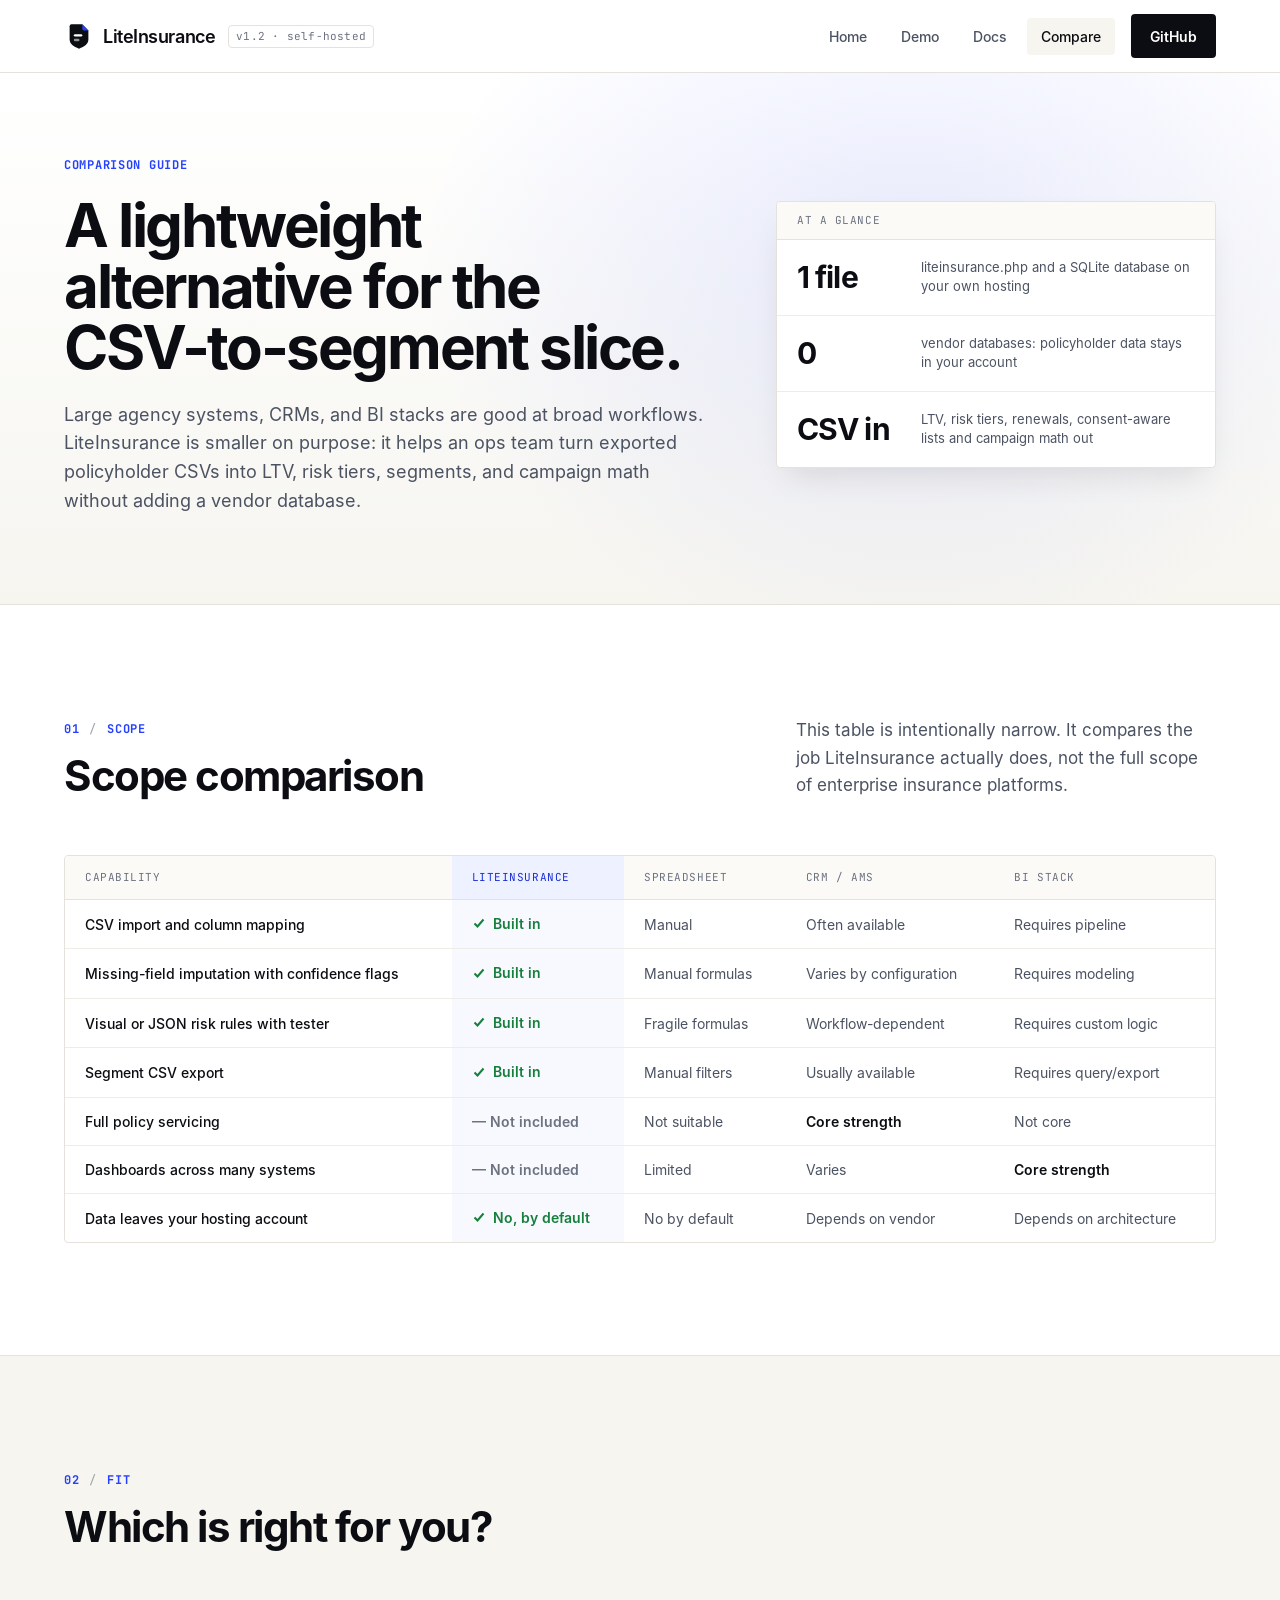
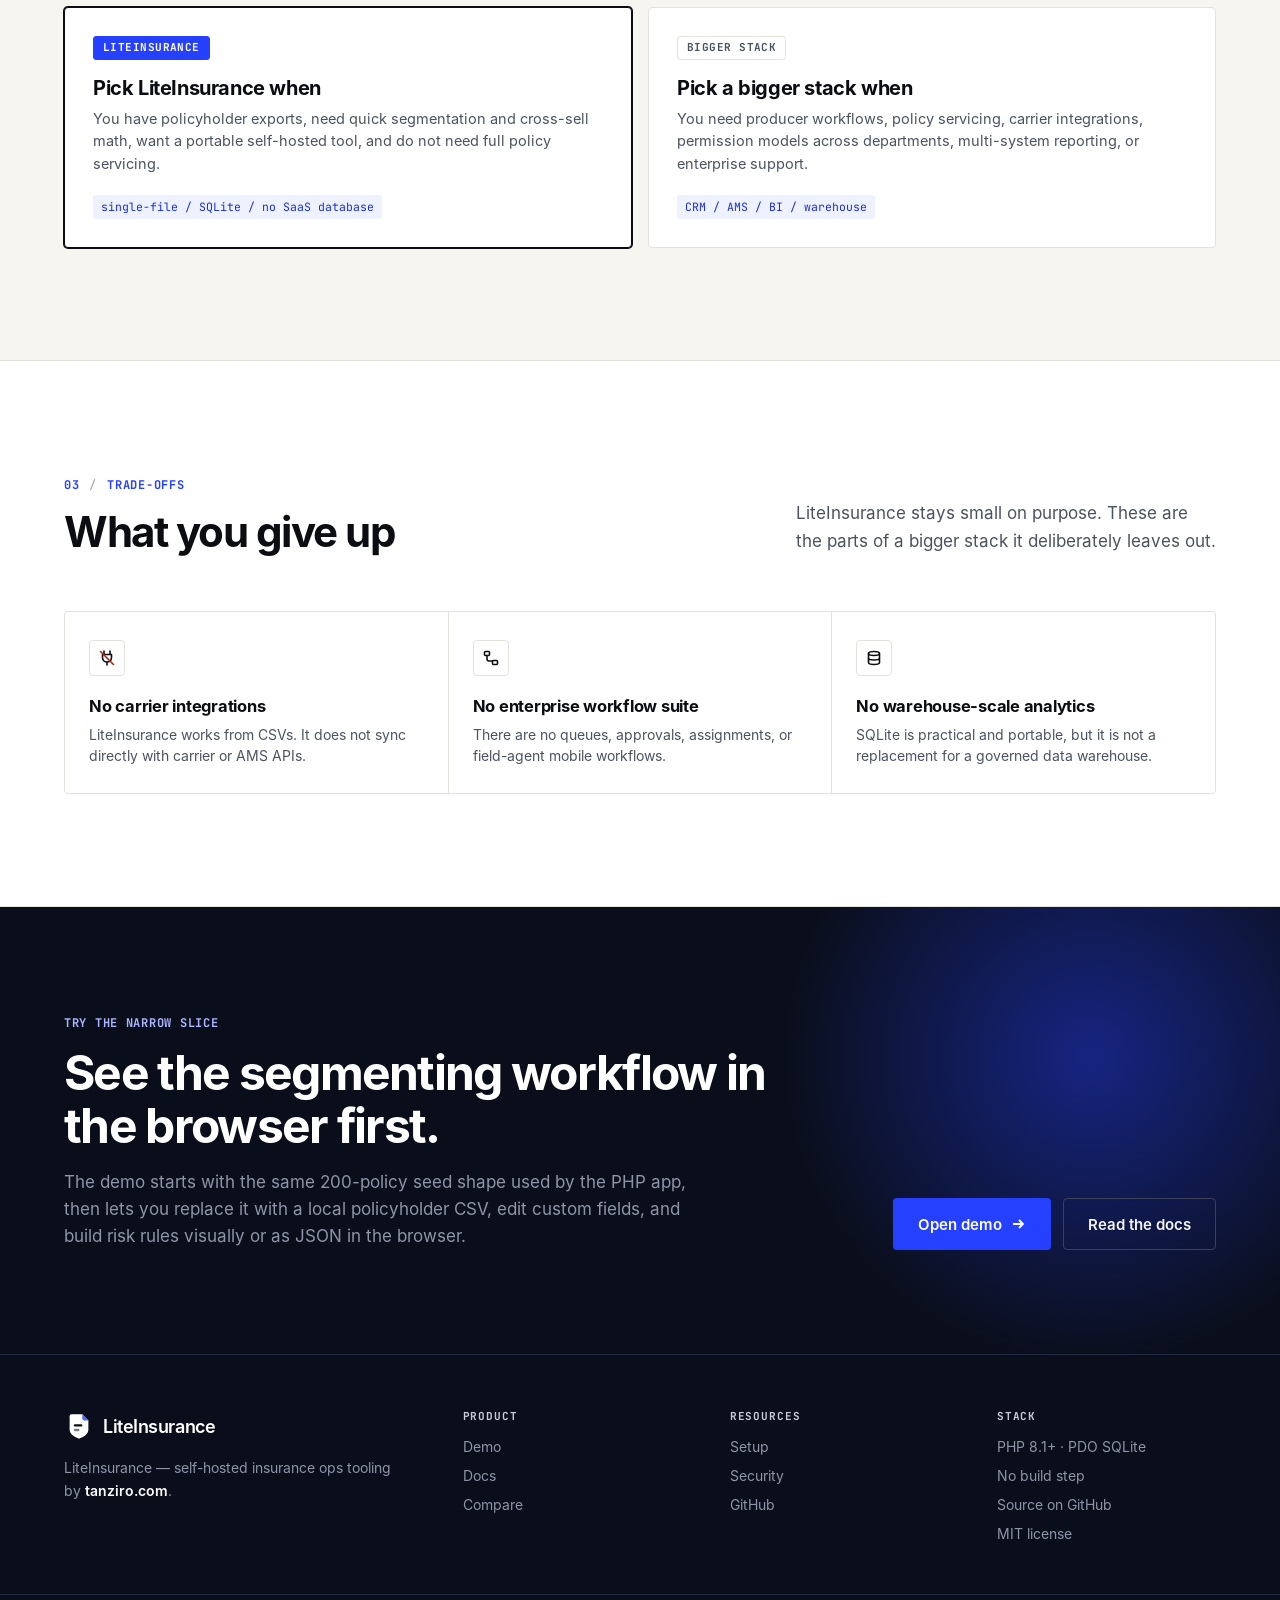
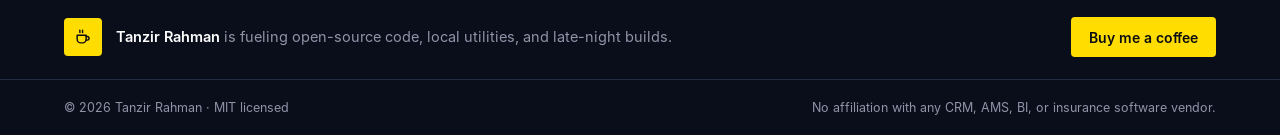
==== commit 868ea3dd: "site: rebuild docs and compare pages on the landing v2 design docs.html and compare.html were still " ====
--- a/compare.html
+++ b/compare.html
@@ -8,20 +8,279 @@
   <meta name="robots" content="index, follow">
   <link rel="canonical" href="https://tanzir71.github.io/liteinsurance/compare.html">
   <link rel="stylesheet" href="./fonts/fonts.css">
-  <link rel="icon" type="image/svg+xml" href="data:image/svg+xml,%3Csvg xmlns='http://www.w3.org/2000/svg' viewBox='0 0 100 100'%3E%3Crect width='100' height='100' fill='%230a0a0a'/%3E%3Ctext x='50' y='58' text-anchor='middle' font-size='32' font-family='monospace' fill='%23f4f3ee'%3ELI%3C/text%3E%3C/svg%3E">
+  <link rel="icon" type="image/svg+xml" href="data:image/svg+xml,%3Csvg%20xmlns=%22http://www.w3.org/2000/svg%22%20viewBox=%220%200%2032%2032%22%3E%3Cpath%20d=%22M8%203.5h11.5L26%2010v9.8c0%204.6-4.1%207.8-10%209.7-5.9-1.9-10-5.1-10-9.7V5.5a2%202%200%20012-2z%22%20fill=%22%230B0D12%22/%3E%3Cpath%20d=%22M19.5%203.5V8a2%202%200%20002%202H26z%22%20fill=%22%232540FF%22/%3E%3Crect%20x=%2210.5%22%20y=%2214%22%20width=%229%22%20height=%222.6%22%20rx=%221.3%22%20fill=%22%23fff%22/%3E%3Crect%20x=%2210.5%22%20y=%2219%22%20width=%226%22%20height=%222.6%22%20rx=%221.3%22%20fill=%22%23fff%22%20fill-opacity=%22.55%22/%3E%3C/svg%3E">
   <style>
-    :root{--bg:#f4f3ee;--bg-alt:#ebe9e1;--fg:#0a0a0a;--muted:#6b6b66;--muted-2:#8a877e;--faint:#a8a59c;--border:#cfcdc4;--border-soft:#e3e1d8;--panel:#fbfaf6;--acc:#2540ff;--dk-bg:#0c0d0e;--dk-ink:#f4f3ee;--dk-mute:#8e8f88;--dk-rule:#232527;--f-sans:Inter,"Helvetica Neue",Helvetica,Arial,system-ui,sans-serif;--f-mono:"JetBrains Mono","SF Mono",ui-monospace,Menlo,Consolas,monospace}*{box-sizing:border-box}body{margin:0;background:var(--bg);color:var(--fg);font-family:var(--f-sans);line-height:1.55}a{color:inherit;text-decoration:none}.container{max-width:1152px;margin:0 auto;padding:0 20px}header{position:sticky;top:0;z-index:30;border-bottom:1px solid var(--border);background:rgba(244,243,238,.94);backdrop-filter:blur(10px)}header .container{max-width:1152px}.header-inner{min-height:60px;display:flex;align-items:center;justify-content:space-between;gap:16px}.brand{display:inline-flex;align-items:center;gap:12px}.logo{display:grid;place-items:center;width:34px;height:34px;background:var(--fg);color:var(--bg);font:11px/1 var(--f-mono);letter-spacing:.05em}.brand-name{font-size:14px;font-weight:650;letter-spacing:-.02em}nav{display:flex;flex-wrap:wrap;align-items:center;gap:6px;justify-content:flex-end;font-size:14px}.nav-link{display:inline-flex;height:36px;align-items:center;padding:0 10px;color:var(--muted)}.nav-link:hover{background:var(--bg-alt);color:var(--fg)}.btn{display:inline-flex;align-items:center;justify-content:center;min-height:38px;padding:0 14px;border:1px solid var(--fg);background:var(--fg);color:var(--bg);font-weight:600}.header-inner .btn{min-height:44px;padding:0 18px;font-size:14px;font-family:var(--f-sans)}.btn-primary{background:var(--fg);color:var(--bg)}.btn:hover,.btn-primary:hover{background:var(--acc);border-color:var(--acc);color:#fff}.hero{border-bottom:1px solid var(--border)}.hero-inner{padding:76px 0 58px}.eyebrow{display:inline-flex;align-items:center;gap:12px;font:12px/1.4 var(--f-mono);letter-spacing:.18em;text-transform:uppercase;color:var(--muted)}.eyebrow:before{content:"";width:12px;height:12px;background:var(--acc)}h1{margin:20px 0 0;max-width:800px;font-size:50px;line-height:1.04;letter-spacing:-.035em;font-weight:650;text-wrap:balance}.lead{margin:18px 0 0;max-width:700px;color:var(--muted);line-height:1.7}.section{padding:70px 0;border-bottom:1px solid var(--border)}.idx{font:12px/1.4 var(--f-mono);letter-spacing:.18em;text-transform:uppercase;color:var(--faint)}h2{margin:10px 0 0;font-size:32px;line-height:1.12;letter-spacing:-.03em;font-weight:650}.sub{max-width:680px;color:var(--muted)}table{width:100%;border-collapse:collapse;margin-top:28px;background:var(--panel);font-size:13px}th,td{padding:13px 12px;border:1px solid var(--border);text-align:left;vertical-align:top}th{font:11px/1.4 var(--f-mono);letter-spacing:.08em;text-transform:uppercase;color:var(--muted-2)}td strong{font-weight:650}.grid{display:grid;grid-template-columns:1fr;gap:1px;background:var(--border);border:1px solid var(--border);margin-top:28px}@media(min-width:820px){.grid-2{grid-template-columns:repeat(2,1fr)}.grid-3{grid-template-columns:repeat(3,1fr)}}.cell{background:var(--panel);padding:20px}.cell h3{margin:0;font-size:16px}.cell p{margin:8px 0 0;color:var(--muted);font-size:14px}.cell .k{display:inline-block;margin-top:12px;color:var(--acc);font:11px/1.4 var(--f-mono)}.dark{background:var(--dk-bg);color:var(--dk-ink)}.dark .eyebrow{color:var(--dk-mute)}.dark p{color:var(--dk-mute)}footer{padding:34px 0;color:var(--muted-2);font-size:12px}.footer-inner{display:flex;flex-wrap:wrap;gap:12px;justify-content:space-between}.footer-links{display:flex;flex-wrap:wrap;gap:14px;font-family:var(--f-mono)}.footer-links a:hover{color:var(--acc)}.donate-row{margin-bottom:22px;padding-bottom:22px;border-bottom:1px solid var(--border)}.donate{display:flex;align-items:center;gap:14px;color:var(--muted);font-size:14px;line-height:1.5}.donate-ic{display:grid;place-items:center;flex:none;width:36px;height:36px;border-radius:4px;background:#FFDD00;color:#0B0D12}.donate-text strong{color:var(--fg);font-weight:650}.donate-cta{margin-left:auto;flex:none;display:inline-flex;align-items:center;min-height:38px;padding:0 16px;border-radius:4px;background:#FFDD00;color:#0B0D12;font-weight:600;font-family:var(--f-sans)}.donate:hover .donate-cta{background:var(--fg);color:#fff}.donate:focus-visible{outline:2px solid var(--acc);outline-offset:4px}@media(max-width:700px){.donate{display:grid;grid-template-columns:36px minmax(0,1fr);align-items:start}.donate-cta{grid-column:2;justify-self:start;margin-left:0}}@media(max-width:760px){nav{display:none}h1{font-size:38px}}
-  @media(max-width:760px){table{display:block;overflow-x:auto;white-space:normal}}</style>
+:root{
+  --ink:#0B0D12; --ink2:#1F2430; --slate:#4B5262; --muted:#6B7280; --faint:#9AA0AB;
+  --line:#E4E2DA; --line2:#EEECE6; --paper:#F6F5F0; --white:#FFFFFF;
+  --acc:#2540FF; --accInk:#1A2FD6; --acc50:#EEF1FF; --acc100:#DCE2FF;
+  --dark:#0A0E1A; --dark2:#111729; --darkLine:#232B40; --darkInk:#F3F4F7; --darkMute:#8E95A8;
+  --green:#157F3B; --green50:#E7F4EC; --amber:#B45309; --red:#B42318;
+  --sans: Inter, system-ui, -apple-system, "Segoe UI", Roboto, Arial, sans-serif;
+  --mono: "JetBrains Mono", ui-monospace, Menlo, Consolas, monospace;
+}
+*{box-sizing:border-box;margin:0;padding:0}
+html{scroll-behavior:smooth}
+body{font-family:var(--sans);color:var(--ink);background:#fff;-webkit-font-smoothing:antialiased}
+a{color:inherit;text-decoration:none}
+code,pre,.k{font-variant-ligatures:none}
+.nw{white-space:nowrap}
+.sr-only{position:absolute;width:1px;height:1px;padding:0;margin:-1px;overflow:hidden;clip:rect(0,0,0,0);white-space:nowrap;border:0}
+.wrap{width:1152px;margin:0 auto}
+
+/* Header (shared with the landing page) */
+.hdr{border-bottom:1px solid var(--line);background:var(--white);position:relative;z-index:10}
+.hdr .wrap{height:72px;display:flex;align-items:center;justify-content:space-between}
+header .container{max-width:1152px;}
+.header-inner .btn{min-height:44px;padding:0 18px;}
+.brand{display:flex;align-items:center;gap:9px}
+.mark{display:block;flex:none}
+.brand-name{font-weight:600;font-size:18px;letter-spacing:-.025em}
+.brand-tag{font:500 11px/1 var(--mono);color:var(--muted);border:1px solid var(--line);padding:5px 7px;border-radius:4px;margin-left:4px;letter-spacing:.02em}
+.nav{display:flex;align-items:center;gap:6px}
+.nav a.nl{font-size:14px;font-weight:500;color:var(--slate);padding:10px 14px;border-radius:4px}
+.nav a.nl:hover{color:var(--ink)}
+.nav a.nl.on{color:var(--ink);background:var(--paper)}
+.nav .btn{margin-left:10px}
+.btn{display:inline-flex;align-items:center;justify-content:center;gap:8px;height:44px;padding:0 18px;border-radius:4px;font-size:14px;font-weight:600;border:1px solid transparent;white-space:nowrap}
+.btn-primary{background:var(--ink);color:var(--white)}
+.btn-accent{background:var(--acc);color:var(--white)}
+.btn-outline-dark{background:transparent;color:var(--darkInk);border-color:#3A4258}
+.btn svg{flex:none}
+.burger{display:none;width:44px;height:44px;border:1px solid var(--line);border-radius:4px;align-items:center;justify-content:center;cursor:pointer;background:var(--white)}
+.nav-toggle:focus-visible + .burger{outline:2px solid var(--acc);outline-offset:2px}
+
+/* Page hero */
+.page-hero{background:linear-gradient(180deg,#FFFFFF 0%,#F6F5F0 100%);border-bottom:1px solid var(--line);position:relative;overflow:hidden}
+.page-hero:before{content:"";position:absolute;right:-120px;top:-180px;width:980px;height:760px;background:radial-gradient(closest-side,rgba(37,64,255,.10),rgba(37,64,255,0));pointer-events:none}
+.page-hero .wrap{position:relative;display:grid;grid-template-columns:minmax(0,1fr) 440px;gap:64px;padding:80px 0 88px;align-items:center}
+.eyebrow{display:inline-flex;align-items:center;gap:10px;font:600 12px/1 var(--mono);letter-spacing:.06em;text-transform:uppercase;color:var(--acc)}
+.eyebrow i{font-style:normal;color:var(--faint);font-weight:500}
+h1{font-size:60px;line-height:1.02;letter-spacing:-.04em;font-weight:700;margin:22px 0 22px}
+.lead{font-size:18px;line-height:1.6;color:var(--slate)}
+h2{font-size:42px;line-height:1.1;letter-spacing:-.035em;font-weight:700;margin:16px 0 0;max-width:760px}
+.sub{font-size:17px;line-height:1.6;color:var(--slate)}
+.k{display:inline-block;font:500 11.5px/1 var(--mono);color:var(--accInk);background:var(--acc50);padding:6px 8px;border-radius:3px}
+
+/* Sections */
+.sec{padding:112px 0;border-bottom:1px solid var(--line)}
+.sec.alt{background:var(--paper)}
+.shead{margin-bottom:56px}
+.shead.split{display:grid;grid-template-columns:1fr 420px;gap:48px;align-items:end}
+.cell{background:var(--white);border:1px solid var(--line);border-radius:4px;padding:22px;display:flex;flex-direction:column}
+.cell h3{font-size:16px;letter-spacing:-.01em;margin-bottom:8px}
+.cell p{font-size:14.5px;line-height:1.55;color:var(--slate);margin-bottom:16px}
+.cell .k{margin-top:auto;align-self:flex-start}
+.step{font:500 11px/1 var(--mono);letter-spacing:.05em;text-transform:uppercase;color:var(--acc);margin-bottom:10px}
+table{width:100%;border-collapse:collapse}
+th{text-align:left;font:500 11px/1 var(--mono);letter-spacing:.05em;text-transform:uppercase;color:var(--muted);padding:13px 18px;background:#FBFAF7;border-bottom:1px solid var(--line)}
+td{padding:14px 18px;border-bottom:1px solid var(--line2);font-size:14px;color:var(--slate);vertical-align:top}
+tr:last-child td{border-bottom:0}
+.panel{background:var(--white);border:1px solid var(--line);border-radius:4px;overflow:hidden}
+
+/* Terminal */
+.term{background:var(--dark);color:var(--darkInk);border-radius:4px;border:1px solid var(--darkLine);box-shadow:0 20px 40px -12px rgba(10,14,26,.45)}
+.term-top{height:32px;border-bottom:1px solid var(--darkLine);display:flex;align-items:center;justify-content:space-between;padding:0 12px;font:500 10.5px/1 var(--mono);color:var(--darkMute)}
+.term-top b{color:#7CE0A3;font-weight:500}
+.term pre{font:400 12px/1.7 var(--mono);padding:14px 16px;white-space:pre;color:var(--darkInk);overflow:hidden}
+.term .c,.code .c{color:#6F7891}.term .a,.code .a{color:#8FA3FF}.term .v{color:#7CE0A3}
+
+/* CTA */
+.cta{background:var(--dark);color:var(--darkInk);position:relative;overflow:hidden}
+.cta .glow{position:absolute;right:-120px;top:-160px;width:620px;height:620px;border-radius:50%;background:radial-gradient(closest-side,rgba(37,64,255,.45),rgba(37,64,255,0))}
+.cta .wrap{position:relative;display:flex;align-items:flex-end;justify-content:space-between;gap:48px;padding:104px 0}
+.cta .eyebrow{color:#A9B6FF}
+.cta h2{color:#fff;font-size:48px;max-width:720px;margin:16px 0}
+.cta p{font-size:17px;line-height:1.6;color:var(--darkMute);max-width:640px}
+.cta .btns{display:flex;gap:12px}
+.cta .btns .btn{height:52px;padding:0 24px;font-size:15px}
+
+/* Footer (shared with the landing page) */
+.ftr{background:var(--dark);color:var(--darkMute);border-top:1px solid var(--darkLine)}
+.ftr .wrap{display:grid;grid-template-columns:1.6fr 1fr 1fr 1fr;gap:48px;padding:56px 0 40px}
+.ftr .brand-name{color:#fff}
+.footer-note{font-size:14px;line-height:1.6;margin-top:16px;max-width:340px}
+.footer-note a{color:#fff;font-weight:600}
+.fcol h5{font:600 11px/1 var(--mono);letter-spacing:.08em;text-transform:uppercase;color:#C8CCD8;margin-bottom:16px}
+.fcol a{display:block;font-size:14px;margin-bottom:12px;color:var(--darkMute)}
+.fcol a[href]:hover{color:#fff}
+.donate-band{border-top:1px solid var(--darkLine)}
+.ftr .donate-band .wrap{display:block;padding:22px 0}
+.donate{display:flex;align-items:center;gap:14px;color:var(--darkMute);text-decoration:none;font-size:14.5px;line-height:1.5}
+.donate-ic{display:grid;place-items:center;flex:none;width:38px;height:38px;border-radius:4px;background:#FFDD00;color:#0B0D12}
+.donate-text strong{color:#fff;font-weight:600}
+.donate-cta{margin-left:auto;flex:none;display:inline-flex;align-items:center;height:40px;padding:0 18px;border-radius:4px;background:#FFDD00;color:#0B0D12;font-weight:600;font-size:14px}
+.donate:hover .donate-cta,.donate:focus-visible .donate-cta{background:#fff}
+.donate:focus-visible{outline:2px solid #4D66FF;outline-offset:4px}
+.fbot{border-top:1px solid var(--darkLine)}
+.ftr .fbot .wrap{display:flex;justify-content:space-between;gap:16px;padding:20px 0;font-size:12.5px}
+
+@media (max-width:1240px){
+  .wrap{width:auto;margin:0 32px}
+}
+@media (max-width:980px){
+  .wrap{margin:0 20px}
+  .hdr .wrap{height:64px}
+  .brand-tag{display:none}
+  .burger{display:flex}
+  .nav{display:none;position:absolute;left:0;right:0;top:64px;flex-direction:column;align-items:stretch;gap:2px;padding:10px 20px 16px;background:var(--white);border-bottom:1px solid var(--line);box-shadow:0 16px 24px -16px rgba(11,13,18,.2)}
+  .nav-toggle:checked ~ .nav{display:flex}
+  .nav .btn{margin:8px 0 0}
+  .page-hero .wrap{grid-template-columns:minmax(0,1fr);gap:40px;padding:48px 0 56px}
+  h1{font-size:40px;margin:20px 0 16px}
+  .lead{font-size:16px}
+  h2{font-size:30px}
+  .sub{font-size:16px}
+  .sec{padding:64px 0}
+  .shead{margin-bottom:32px}
+  .shead.split{grid-template-columns:minmax(0,1fr);gap:16px}
+  .term pre{white-space:pre-wrap;word-break:break-word}
+  .cta .wrap{flex-direction:column;align-items:flex-start;padding:64px 0;gap:28px}
+  .cta h2{font-size:32px}
+  .cta .btns{flex-direction:column;width:100%}
+  .cta .btns .btn{width:100%}
+  .ftr .wrap{grid-template-columns:1fr 1fr;gap:32px}
+  .ftr .wrap > div:first-child{grid-column:1/-1}
+  .ftr .fbot .wrap{flex-direction:column;gap:6px}
+  td,th{padding:11px 12px}
+}
+@media (max-width:700px){
+  .donate{display:grid;grid-template-columns:38px minmax(0,1fr);align-items:start}
+  .donate-cta{grid-column:2;justify-self:start;margin-left:0}
+}
+
+/* Compare */
+.glance{background:var(--white);border:1px solid var(--line);border-radius:4px;box-shadow:0 16px 32px -12px rgba(11,13,18,.12);overflow:hidden}
+.glance h5{font:500 11px/1 var(--mono);letter-spacing:.05em;text-transform:uppercase;color:var(--muted);padding:13px 20px;background:#FBFAF7;border-bottom:1px solid var(--line)}
+.fact{display:grid;grid-template-columns:108px minmax(0,1fr);gap:16px;align-items:center;padding:18px 20px;border-top:1px solid var(--line2)}
+.fact:nth-of-type(1){border-top:0}
+.fact b{font-size:30px;font-weight:700;letter-spacing:-.03em;line-height:1.1}
+.fact span{font-size:13px;line-height:1.5;color:var(--slate)}
+.cmp{background:var(--white);border:1px solid var(--line);border-radius:4px;overflow:hidden}
+.cmp th{padding:16px 20px}
+.cmp th.us{background:var(--acc50);color:var(--accInk)}
+.cmp td{padding:15px 20px;font-size:14px;color:var(--slate);vertical-align:middle}
+.cmp td:first-child{color:var(--ink);font-weight:500}
+.cmp td.us{background:#F8F9FF;color:var(--ink);font-weight:600}
+.cmp td strong{color:var(--ink);font-weight:600}
+.yes{display:inline-flex;align-items:center;gap:7px;color:var(--green)}
+.no{display:inline-flex;align-items:center;gap:7px;color:var(--muted)}
+.fit{display:grid;grid-template-columns:repeat(2,minmax(0,1fr));gap:16px}
+.fit-card{background:var(--white);border:1px solid var(--line);border-radius:4px;padding:28px;display:flex;flex-direction:column;align-items:flex-start}
+.fit-card.rec{border-color:var(--ink);box-shadow:0 0 0 1px var(--ink)}
+.tagp{display:inline-flex;align-items:center;height:24px;padding:0 9px;border-radius:3px;font:600 11px/1 var(--mono);letter-spacing:.04em;text-transform:uppercase;border:1px solid var(--line);color:var(--slate)}
+.tagp.blue{background:var(--acc);border-color:var(--acc);color:#fff}
+.fit-card h3{font-size:20px;letter-spacing:-.02em;margin:16px 0 8px}
+.fit-card p{font-size:14.5px;line-height:1.55;color:var(--slate);margin-bottom:20px}
+.fit-card .k{margin-top:auto}
+.gu-grid{display:grid;grid-template-columns:repeat(3,minmax(0,1fr));border:1px solid var(--line);border-radius:4px;overflow:hidden;background:var(--line);gap:1px}
+.gu{background:var(--white);padding:28px 24px 26px}
+.gu .ic{width:36px;height:36px;border:1px solid var(--line);border-radius:4px;display:flex;align-items:center;justify-content:center;color:var(--ink)}
+.gu h3{font-size:16.5px;letter-spacing:-.015em;margin:20px 0 8px}
+.gu p{font-size:14px;line-height:1.55;color:var(--slate)}
+@media (max-width:980px){
+  .cmp .hide-m{display:none}
+  .cmp th,.cmp td{padding:12px 12px;font-size:12.5px}
+  .fit,.gu-grid{grid-template-columns:minmax(0,1fr)}
+  .fact{grid-template-columns:96px minmax(0,1fr)}
+}
+</style>
 </head>
 <body>
-  <header><div class="container header-inner"><a class="brand" href="./index.html"><span class="logo">LI</span><span class="brand-name">LiteInsurance</span></a><nav><a class="nav-link" href="./index.html">Home</a><a class="nav-link" href="./demo.html">Demo</a><a class="nav-link" href="./docs.html">Docs</a><a class="nav-link" href="./compare.html">Compare</a><a class="btn btn-primary" href="https://github.com/tanzir71/liteinsurance" target="_blank" rel="noopener">GitHub</a></nav></div></header>
-  <main>
-    <section class="hero"><div class="container hero-inner"><span class="eyebrow">Comparison guide</span><h1>A lightweight alternative for the CSV-to-segment slice.</h1><p class="lead">Large agency systems, CRMs, and BI stacks are good at broad workflows. LiteInsurance is smaller on purpose: it helps an ops team turn exported policyholder CSVs into LTV, risk tiers, segments, and campaign math without adding a vendor database.</p></div></section>
-    <section class="section"><div class="container"><span class="idx">CMP / 01</span><h2>Scope comparison</h2><p class="sub">This table is intentionally narrow. It compares the job LiteInsurance actually does, not the full scope of enterprise insurance platforms.</p><table><thead><tr><th>Capability</th><th>LiteInsurance</th><th>Spreadsheet</th><th>CRM / AMS</th><th>BI stack</th></tr></thead><tbody><tr><td>CSV import and column mapping</td><td><strong>Built in</strong></td><td>Manual</td><td>Often available</td><td>Requires pipeline</td></tr><tr><td>Missing-field imputation with confidence flags</td><td><strong>Built in</strong></td><td>Manual formulas</td><td>Varies by configuration</td><td>Requires modeling</td></tr><tr><td>Visual or JSON risk rules with tester</td><td><strong>Built in</strong></td><td>Fragile formulas</td><td>Workflow-dependent</td><td>Requires custom logic</td></tr><tr><td>Segment CSV export</td><td><strong>Built in</strong></td><td>Manual filters</td><td>Usually available</td><td>Requires query/export</td></tr><tr><td>Full policy servicing</td><td>Not included</td><td>Not suitable</td><td><strong>Core strength</strong></td><td>Not core</td></tr><tr><td>Dashboards across many systems</td><td>Not included</td><td>Limited</td><td>Varies</td><td><strong>Core strength</strong></td></tr><tr><td>Data leaves your hosting account</td><td><strong>No by default</strong></td><td>No by default</td><td>Depends on vendor</td><td>Depends on architecture</td></tr></tbody></table></div></section>
-    <section class="section"><div class="container"><span class="idx">CMP / 02</span><h2>Which is right for you?</h2><div class="grid grid-2"><div class="cell"><h3>Pick LiteInsurance when</h3><p>You have policyholder exports, need quick segmentation and cross-sell math, want a portable self-hosted tool, and do not need full policy servicing.</p><span class="k">single-file / SQLite / no SaaS database</span></div><div class="cell"><h3>Pick a bigger stack when</h3><p>You need producer workflows, policy servicing, carrier integrations, permission models across departments, multi-system reporting, or enterprise support.</p><span class="k">CRM / AMS / BI / warehouse</span></div></div></div></section>
-    <section class="section"><div class="container"><span class="idx">CMP / 03</span><h2>What you give up</h2><div class="grid grid-3"><div class="cell"><h3>No carrier integrations</h3><p>LiteInsurance works from CSVs. It does not sync directly with carrier or AMS APIs.</p></div><div class="cell"><h3>No enterprise workflow suite</h3><p>There are no queues, approvals, assignments, or field-agent mobile workflows.</p></div><div class="cell"><h3>No warehouse-scale analytics</h3><p>SQLite is practical and portable, but it is not a replacement for a governed data warehouse.</p></div></div></div></section>
-    <section class="section dark"><div class="container"><span class="eyebrow">Try the narrow slice</span><h2>See the segmenting workflow in the browser first.</h2><p>The demo starts with the same 200-policy seed shape used by the PHP app, then lets you replace it with a local policyholder CSV, edit custom fields, and build risk rules visually or as JSON in the browser.</p><p><a class="btn" href="./demo.html">Open demo</a></p></div></section>
-  </main>
-  <footer><div class="container donate-row"><a class="donate" href="https://buymeacoffee.com/tanzir" target="_blank" rel="noopener"><span class="donate-ic"><svg viewBox="0 0 20 20" width="18" height="18" fill="none" stroke="currentColor" stroke-width="1.6" stroke-linecap="round" stroke-linejoin="round" aria-hidden="true"><path d="M3.5 8h10v4.5a4 4 0 01-4 4h-2a4 4 0 01-4-4z"/><path d="M13.5 9.5h1.2a2 2 0 010 4h-1.4"/><path d="M6.5 2.5c-.6.8.6 1.6 0 2.5M9.5 2.5c-.6.8.6 1.6 0 2.5"/></svg></span><span class="donate-text"><strong>Tanzir Rahman</strong> is fueling open-source code, local utilities, and late-night builds.</span><span class="donate-cta">Buy me a coffee</span></a></div><div class="container footer-inner"><span>LiteInsurance comparison guide. No affiliation with any CRM, AMS, BI, or insurance software vendor.</span><span class="footer-links"><a href="./index.html">home</a><a href="./docs.html">docs</a><a href="./demo.html">demo</a></span></div></footer>
+<header class="hdr">
+  <div class="wrap container header-inner">
+    <a class="brand" href="./index.html" aria-label="LiteInsurance home"><svg class="mark" width="30" height="30" viewBox="0 0 32 32" aria-hidden="true"><path d="M8 3.5h11.5L26 10v9.8c0 4.6-4.1 7.8-10 9.7-5.9-1.9-10-5.1-10-9.7V5.5a2 2 0 012-2z" fill="#0B0D12"/><path d="M19.5 3.5V8a2 2 0 002 2H26z" fill="#2540FF"/><rect x="10.5" y="14" width="9" height="2.6" rx="1.3" fill="#fff"/><rect x="10.5" y="19" width="6" height="2.6" rx="1.3" fill="#fff" fill-opacity=".55"/></svg><span class="brand-name">LiteInsurance</span><span class="brand-tag">v1.2 · self-hosted</span></a>
+    <input type="checkbox" id="navToggle" class="nav-toggle sr-only" aria-label="Show navigation">
+    <label for="navToggle" class="burger" aria-hidden="true"><svg width="18" height="18" viewBox="0 0 18 18" fill="none" stroke="currentColor" stroke-width="1.8"><path d="M2 5h14M2 9h14M2 13h14"/></svg></label>
+    <nav class="nav" aria-label="Primary">
+      <a class="nl" href="./index.html">Home</a>
+      <a class="nl" href="./demo.html">Demo</a>
+      <a class="nl" href="./docs.html">Docs</a>
+      <a class="nl on" href="./compare.html" aria-current="page">Compare</a>
+      <a class="btn btn-primary" href="https://github.com/tanzir71/liteinsurance" target="_blank" rel="noopener">GitHub</a>
+    </nav>
+  </div>
+</header>
+<main>
+<section class="page-hero">
+  <div class="wrap">
+    <div>
+      <span class="eyebrow">Comparison guide</span>
+      <h1>A lightweight alternative for the <span class="nw">CSV-to-segment</span> slice.</h1>
+      <p class="lead">Large agency systems, CRMs, and BI stacks are good at broad workflows. LiteInsurance is smaller on purpose: it helps an ops team turn exported policyholder CSVs into LTV, risk tiers, segments, and campaign math without adding a vendor database.</p>
+    </div>
+    <div class="glance">
+      <h5>At a glance</h5>
+      <div class="fact"><b>1 file</b><span>liteinsurance.php and a SQLite database on your own hosting</span></div>
+      <div class="fact"><b>0</b><span>vendor databases: policyholder data stays in your account</span></div>
+      <div class="fact"><b>CSV in</b><span>LTV, risk tiers, renewals, consent-aware lists and campaign math out</span></div>
+    </div>
+  </div>
+</section>
+<section class="sec" id="scope">
+  <div class="wrap">
+    <div class="shead split">
+      <div><span class="eyebrow">01 <i>/</i> Scope</span><h2>Scope comparison</h2></div>
+      <p class="sub">This table is intentionally narrow. It compares the job LiteInsurance actually does, not the full scope of enterprise insurance platforms.</p>
+    </div>
+    <div class="cmp">
+      <table>
+        <thead><tr><th>Capability</th><th class="us">LiteInsurance</th><th>Spreadsheet</th><th class="hide-m">CRM / AMS</th><th class="hide-m">BI stack</th></tr></thead>
+        <tbody><tr><td>CSV import and column mapping</td><td class="us"><span class="yes"><svg width="14" height="14" viewBox="0 0 14 14" fill="none" stroke="currentColor" stroke-width="2" aria-hidden="true"><path d="M2.5 7.5l3 3 6-7"/></svg>Built in</span></td><td>Manual</td><td class="hide-m">Often available</td><td class="hide-m">Requires pipeline</td></tr><tr><td>Missing-field imputation with confidence flags</td><td class="us"><span class="yes"><svg width="14" height="14" viewBox="0 0 14 14" fill="none" stroke="currentColor" stroke-width="2" aria-hidden="true"><path d="M2.5 7.5l3 3 6-7"/></svg>Built in</span></td><td>Manual formulas</td><td class="hide-m">Varies by configuration</td><td class="hide-m">Requires modeling</td></tr><tr><td>Visual or JSON risk rules with tester</td><td class="us"><span class="yes"><svg width="14" height="14" viewBox="0 0 14 14" fill="none" stroke="currentColor" stroke-width="2" aria-hidden="true"><path d="M2.5 7.5l3 3 6-7"/></svg>Built in</span></td><td>Fragile formulas</td><td class="hide-m">Workflow-dependent</td><td class="hide-m">Requires custom logic</td></tr><tr><td>Segment CSV export</td><td class="us"><span class="yes"><svg width="14" height="14" viewBox="0 0 14 14" fill="none" stroke="currentColor" stroke-width="2" aria-hidden="true"><path d="M2.5 7.5l3 3 6-7"/></svg>Built in</span></td><td>Manual filters</td><td class="hide-m">Usually available</td><td class="hide-m">Requires query/export</td></tr><tr><td>Full policy servicing</td><td class="us"><span class="no">— Not included</span></td><td>Not suitable</td><td class="hide-m"><strong>Core strength</strong></td><td class="hide-m">Not core</td></tr><tr><td>Dashboards across many systems</td><td class="us"><span class="no">— Not included</span></td><td>Limited</td><td class="hide-m">Varies</td><td class="hide-m"><strong>Core strength</strong></td></tr><tr><td>Data leaves your hosting account</td><td class="us"><span class="yes"><svg width="14" height="14" viewBox="0 0 14 14" fill="none" stroke="currentColor" stroke-width="2" aria-hidden="true"><path d="M2.5 7.5l3 3 6-7"/></svg>No, by default</span></td><td>No by default</td><td class="hide-m">Depends on vendor</td><td class="hide-m">Depends on architecture</td></tr></tbody>
+      </table>
+    </div>
+  </div>
+</section>
+<section class="sec alt" id="fit">
+  <div class="wrap">
+    <div class="shead"><span class="eyebrow">02 <i>/</i> Fit</span><h2>Which is right for you?</h2></div>
+    <div class="fit">
+      <div class="fit-card rec"><span class="tagp blue">LiteInsurance</span><h3>Pick LiteInsurance when</h3><p>You have policyholder exports, need quick segmentation and cross-sell math, want a portable self-hosted tool, and do not need full policy servicing.</p><span class="k">single-file / SQLite / no SaaS database</span></div>
+      <div class="fit-card"><span class="tagp">Bigger stack</span><h3>Pick a bigger stack when</h3><p>You need producer workflows, policy servicing, carrier integrations, permission models across departments, multi-system reporting, or enterprise support.</p><span class="k">CRM / AMS / BI / warehouse</span></div>
+    </div>
+  </div>
+</section>
+<section class="sec" id="tradeoffs">
+  <div class="wrap">
+    <div class="shead split">
+      <div><span class="eyebrow">03 <i>/</i> Trade-offs</span><h2>What you give up</h2></div>
+      <p class="sub">LiteInsurance stays small on purpose. These are the parts of a bigger stack it deliberately leaves out.</p>
+    </div>
+    <div class="gu-grid">
+      <div class="gu"><div class="ic"><svg width="18" height="18" viewBox="0 0 18 18" fill="none" stroke="currentColor" stroke-width="1.6" stroke-linecap="round" stroke-linejoin="round" aria-hidden="true"><path d="M6 2v3.5M12 2v3.5M4.5 5.5h9v3a4.5 4.5 0 01-9 0v-3zM9 13v3"/><path d="M2.5 2.5l13 13" stroke="#B42318"/></svg></div><h3>No carrier integrations</h3><p>LiteInsurance works from CSVs. It does not sync directly with carrier or AMS APIs.</p></div>
+      <div class="gu"><div class="ic"><svg width="18" height="18" viewBox="0 0 18 18" fill="none" stroke="currentColor" stroke-width="1.6" stroke-linecap="round" aria-hidden="true"><rect x="2.5" y="2.5" width="5" height="4" rx="1"/><rect x="10.5" y="11.5" width="5" height="4" rx="1"/><path d="M5 6.5v3.5a2 2 0 002 2h3.5"/></svg></div><h3>No enterprise workflow suite</h3><p>There are no queues, approvals, assignments, or field-agent mobile workflows.</p></div>
+      <div class="gu"><div class="ic"><svg width="18" height="18" viewBox="0 0 18 18" fill="none" stroke="currentColor" stroke-width="1.6" aria-hidden="true"><ellipse cx="9" cy="4.5" rx="5.5" ry="2"/><path d="M3.5 4.5v9c0 1.1 2.5 2 5.5 2s5.5-.9 5.5-2v-9M3.5 9c0 1.1 2.5 2 5.5 2s5.5-.9 5.5-2"/></svg></div><h3>No warehouse-scale analytics</h3><p>SQLite is practical and portable, but it is not a replacement for a governed data warehouse.</p></div>
+    </div>
+  </div>
+</section>
+<section class="cta">
+  <div class="glow"></div>
+  <div class="wrap">
+    <div>
+      <span class="eyebrow">Try the narrow slice</span>
+      <h2>See the segmenting workflow in the browser first.</h2>
+      <p>The demo starts with the same 200-policy seed shape used by the PHP app, then lets you replace it with a local policyholder CSV, edit custom fields, and build risk rules visually or as JSON in the browser.</p>
+    </div>
+    <div class="btns">
+      <a class="btn btn-accent" href="./demo.html">Open demo <svg width="16" height="16" viewBox="0 0 16 16" fill="none" stroke="currentColor" stroke-width="1.8" aria-hidden="true"><path d="M3 8h10M9 4l4 4-4 4"/></svg></a>
+      <a class="btn btn-outline-dark" href="./docs.html">Read the docs</a>
+    </div>
+  </div>
+</section>
+</main>
+<footer class="ftr">
+  <div class="wrap">
+    <div>
+      <a class="brand" href="./index.html"><svg class="mark" width="30" height="30" viewBox="0 0 32 32" aria-hidden="true"><path d="M8 3.5h11.5L26 10v9.8c0 4.6-4.1 7.8-10 9.7-5.9-1.9-10-5.1-10-9.7V5.5a2 2 0 012-2z" fill="#FFFFFF"/><path d="M19.5 3.5V8a2 2 0 002 2H26z" fill="#4D66FF"/><rect x="10.5" y="14" width="9" height="2.6" rx="1.3" fill="#0A0E1A"/><rect x="10.5" y="19" width="6" height="2.6" rx="1.3" fill="#0A0E1A" fill-opacity=".55"/></svg><span class="brand-name">LiteInsurance</span></a>
+      <p class="footer-note">LiteInsurance — self-hosted insurance ops tooling by <a href="https://tanziro.com">tanziro.com</a>.</p>
+    </div>
+    <div class="fcol"><h5>Product</h5><a href="./demo.html">Demo</a><a href="./docs.html">Docs</a><a href="./compare.html">Compare</a></div>
+    <div class="fcol"><h5>Resources</h5><a href="./SETUP.md">Setup</a><a href="./SECURITY.md">Security</a><a href="https://github.com/tanzir71/liteinsurance">GitHub</a></div>
+    <div class="fcol"><h5>Stack</h5><a>PHP 8.1+ · PDO SQLite</a><a>No build step</a><a href="https://github.com/tanzir71/liteinsurance">Source on GitHub</a><a href="https://github.com/tanzir71/liteinsurance/blob/main/LICENSE">MIT license</a></div>
+  </div>
+  <div class="donate-band"><div class="wrap"><a class="donate" href="https://buymeacoffee.com/tanzir" target="_blank" rel="noopener"><span class="donate-ic"><svg viewBox="0 0 20 20" width="18" height="18" fill="none" stroke="currentColor" stroke-width="1.6" stroke-linecap="round" stroke-linejoin="round" aria-hidden="true"><path d="M3.5 8h10v4.5a4 4 0 01-4 4h-2a4 4 0 01-4-4z"/><path d="M13.5 9.5h1.2a2 2 0 010 4h-1.4"/><path d="M6.5 2.5c-.6.8.6 1.6 0 2.5M9.5 2.5c-.6.8.6 1.6 0 2.5"/></svg></span><span class="donate-text"><strong>Tanzir Rahman</strong> is fueling open-source code, local utilities, and late-night builds.</span><span class="donate-cta">Buy me a coffee</span></a></div></div>
+  <div class="fbot"><div class="wrap"><span>© 2026 Tanzir Rahman · MIT licensed</span><span>No affiliation with any CRM, AMS, BI, or insurance software vendor.</span></div></div>
+</footer>
+
 </body>
 </html>
